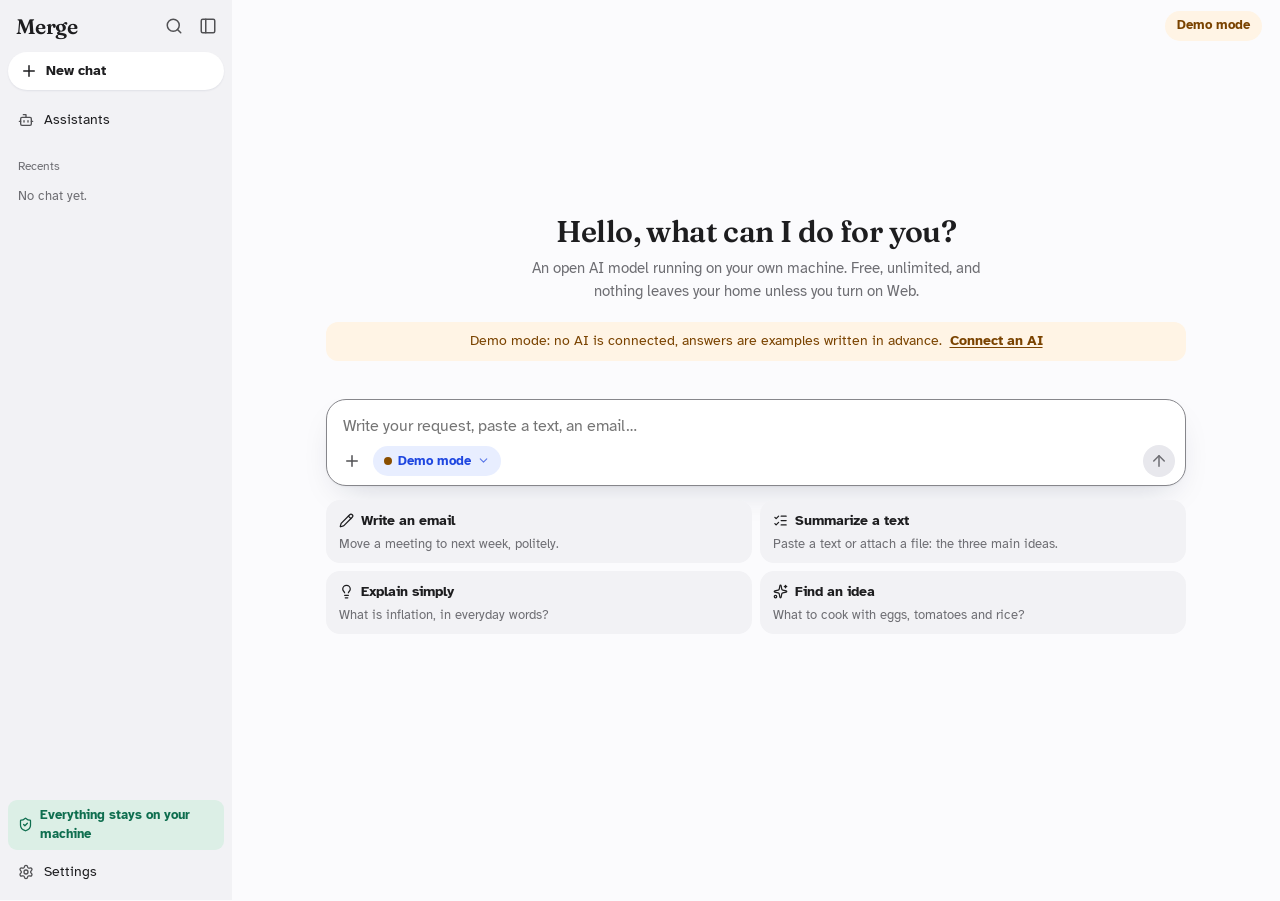
==== Moteur/index.html @ eee529d0 "Merge website and beta 0.1" ====
<!doctype html>
<html lang="en">
<head>
<meta charset="utf-8">
<meta name="viewport" content="width=device-width, initial-scale=1, viewport-fit=cover">
<title>Merge</title>
<meta name="description" content="Merge: open AI models on your own machine. Free, unlimited, and nothing leaves your home.">
<link rel="icon" type="image/png" sizes="32x32" href="marque/icone-m-32.png">
<link rel="icon" type="image/png" sizes="180x180" href="marque/icone-m-180.png">
<link rel="icon" href="marque/icone-m.svg" type="image/svg+xml">
<link rel="shortcut icon" href="marque/icone-m.ico">
<link rel="apple-touch-icon" href="marque/apple-touch-icon.png?v=202610221938">
<meta name="theme-color" content="#2C60F4">
<link rel="stylesheet" href="style.css">
</head>
<body>
<div class="app" id="app">

    <aside class="cote" id="cote" aria-label="Navigation">
    <div class="cote-haut">
      <button class="logo logo-mot" id="logo" title="Home" aria-label="Merge, new chat">Merge</button>
      <span class="cote-vide"></span>
      <button class="icone" id="bouton-chercher" title="Search chats" aria-label="Search chats"><svg><use href="#i-search"/></svg></button>
      <button class="icone" id="replier" title="Collapse sidebar" aria-label="Collapse sidebar"><svg><use href="#i-panel-left"/></svg></button>
    </div>

    <div class="ligne-nouvelle">
      <button class="nouvelle" id="nouvelle"><svg><use href="#i-plus"/></svg><span>New chat</span></button>
    </div>

    <div class="recherche-conv" id="recherche-conv" hidden>
      <svg><use href="#i-search"/></svg>
      <input id="champ-recherche" type="search" placeholder="Search chats…" aria-label="Search chats">
    </div>

    <nav class="nav" aria-label="Sections">
      <button class="nav-lien" data-vue="assistants"><svg><use href="#i-bot"/></svg><span>Assistants</span></button>
    </nav>

    <div class="recentes-titre">Recents</div>
    <div class="historique" id="historique"></div>

    <div class="cote-bas">
      <div class="badge-local" id="badge-local"><svg><use href="#i-shield-check"/></svg><span id="promesse">Everything stays on your machine</span></div>
      <button class="ligne-reglages" id="ouvrir-reglages"><svg><use href="#i-settings"/></svg><span>Settings</span></button>
    </div>
  </aside>
  <div class="voile" id="voile"></div>

    <main class="principal" id="principal">
    <header class="haut">
      <button class="icone seulement-mobile" id="ouvrir-cote" aria-label="Open menu"><svg><use href="#i-menu"/></svg></button>
      <button class="icone deplier" id="deplier" title="Expand sidebar" aria-label="Expand sidebar"><svg><use href="#i-panel-left"/></svg></button>
      <div class="titre-conv" id="titre-conv"></div>
      <span class="haut-vide"></span>
      <button class="pastille-demo" id="pastille-demo" hidden data-ouvre-reglages="modele">Demo mode</button>
    </header>

        <section class="vue vue-discussion" id="vue-discussion">
      <div class="fil" id="fil">
        <div class="accueil" id="accueil">
          <h1 id="accueil-titre">Hello, what can I do for you?</h1>
          <p class="accueil-sous" id="accueil-sous">An open AI model running on your own machine. Free, unlimited, and nothing leaves your home unless you turn on Web.</p>
        </div>
        <div class="bandeau bandeau-demo" id="bandeau-demo" hidden>
          Demo mode: no AI is connected, answers are examples written in advance.
          <button class="lien" data-ouvre-reglages="modele">Connect an AI</button>
        </div>
        <div class="bandeau bandeau-demo" id="bandeau-ancienne" role="status" hidden></div>
        <div class="bandeau bandeau-demo" id="bandeau-stockage" role="alert" hidden>Merge cannot save anymore: this browser's storage is full. Delete old chats, or download everything from Settings.</div>
        <div class="messages" id="messages"></div>
      </div>

      <div class="saisie-zone">
        <form class="saisie" id="formulaire" novalidate>
          <div class="pieces" id="pieces" hidden></div>
          <label class="visuellement-cache" for="texte">Your message</label>
          <textarea id="texte" rows="1" placeholder="Write your request, paste a text, an email…" autocomplete="off"></textarea>
          <div class="saisie-bas">
            <button type="button" class="pastille-rond" id="bouton-plus" title="Attach a document (PDF, Word, text)" aria-label="Attach a document (PDF, Word, text)"><svg><use href="#i-plus"/></svg></button>
            <button type="button" class="pastille bleue" id="pastille-modele" aria-haspopup="menu"><span class="point" id="point-etat" aria-hidden="true"></span><span id="nom-modele">Looking…</span><svg class="car"><use href="#i-chevron-down"/></svg></button>
            <button type="button" class="pastille" id="pastille-agent" hidden title="Stop using this assistant"><svg><use href="#i-bot"/></svg><span id="nom-agent"></span><svg class="car"><use href="#i-x"/></svg></button>
            <button type="button" class="pastille" id="pastille-reflexion" hidden aria-haspopup="menu"><svg><use href="#i-brain"/></svg><span id="nom-reflexion">Thinking: normal</span><svg class="car"><use href="#i-chevron-down"/></svg></button>
                        <button type="button" class="pastille" id="pastille-web" aria-pressed="false" aria-haspopup="menu" title="Search the web before answering"><svg><use href="#i-globe"/></svg><span id="nom-web">Web</span><svg class="car"><use href="#i-chevron-down"/></svg></button>
            <span class="saisie-vide"></span>
            <button type="submit" class="envoyer" id="envoyer" aria-label="Send" disabled><svg><use href="#i-arrow-up"/></svg></button>
            <button type="button" class="envoyer arreter" id="arreter" aria-label="Stop the answer" hidden><svg><use href="#i-stop"/></svg></button>
          </div>
          <input type="file" id="fichier" hidden multiple accept=".pdf,.docx,.txt,.md,.csv,.json,.html,.htm,.xml,.log,text/*,application/pdf">
        </form>
        <div class="cartes" id="cartes">
          <button class="carte" data-texte="Write an email to move a meeting to next week, politely."><span class="carte-titre"><svg><use href="#i-pencil"/></svg>Write an email</span><span class="carte-texte">Move a meeting to next week, politely.</span></button>
          <button class="carte" data-texte="Summarize this text in three points: " data-incomplet="1"><span class="carte-titre"><svg><use href="#i-list-checks"/></svg>Summarize a text</span><span class="carte-texte">Paste a text or attach a file: the three main ideas.</span></button>
          <button class="carte" data-texte="Explain inflation to me in simple words."><span class="carte-titre"><svg><use href="#i-lightbulb"/></svg>Explain simply</span><span class="carte-texte">What is inflation, in everyday words?</span></button>
          <button class="carte" data-texte="What can I cook with eggs, tomatoes and rice?"><span class="carte-titre"><svg><use href="#i-sparkles"/></svg>Find an idea</span><span class="carte-texte">What to cook with eggs, tomatoes and rice?</span></button>
        </div>
        <p class="mention" id="mention">Merge works offline and doesn't know recent news. AI can make mistakes: check important information.</p>
      </div>
    </section>

        <section class="vue vue-page" id="vue-assistants" hidden>
      <div class="page">
        <div class="page-haut">
          <div><h2>Assistants</h2><p class="page-sous">Not sure what to ask an AI? Each assistant is ready for one job, with an example to start from.</p></div>
        </div>
        <div class="grille" id="liste-assistants"></div>
      </div>
    </section>
  </main>
</div>

<div class="menu" id="menu" role="menu" hidden></div>
<div class="visuellement-cache" id="annonce" role="status" aria-live="polite"></div>

<dialog class="fenetre" id="reglages" aria-labelledby="titre-reglages">
  <form method="dialog" class="fenetre-corps" novalidate>
    <header class="fenetre-haut reglages-haut">
      <h2 id="titre-reglages">Settings</h2>
      <button class="icone" value="fermer" aria-label="Close"><svg><use href="#i-x"/></svg></button>
    </header>
    <div class="reglages-deux">
      <nav class="reglages-nav" id="reglages-nav" role="tablist" aria-orientation="vertical" aria-label="Settings sections">
        <button type="button" role="tab" id="onglet-general" aria-controls="rubrique-general" data-rubrique="general"><svg><use href="#i-settings"/></svg><span>General</span></button>
        <button type="button" role="tab" id="onglet-modele" aria-controls="rubrique-modele" data-rubrique="modele"><svg><use href="#i-cpu"/></svg><span>AI model</span></button>
        <button type="button" role="tab" id="onglet-reponses" aria-controls="rubrique-reponses" data-rubrique="reponses"><svg><use href="#i-message-square"/></svg><span>Answers</span></button>
        <button type="button" role="tab" id="onglet-donnees" aria-controls="rubrique-donnees" data-rubrique="donnees"><svg><use href="#i-lock"/></svg><span>Privacy &amp; data</span></button>
      </nav>

      <div class="reglages-contenu" id="reglages-contenu">

        <section class="rubrique" id="rubrique-general" role="tabpanel" aria-labelledby="onglet-general" tabindex="-1">
      <h3 class="rubrique-titre">General</h3>
      <p class="aide rubrique-intro">Appearance, and instructions the AI follows in every chat.</p>
      <section class="groupe">
        <h4 id="lab-theme">Appearance</h4>
        <div class="segments" role="radiogroup" aria-labelledby="lab-theme" data-reglage="theme">
          <button type="button" role="radio" data-valeur="auto">Automatic</button>
          <button type="button" role="radio" data-valeur="clair">Light</button>
          <button type="button" role="radio" data-valeur="sombre">Dark</button>
        </div>
      </section>
      <section class="groupe">
        <h4>Standing instructions</h4>
        <div class="champ">
          <label for="consigne" class="visuellement-cache">Standing instructions</label>
          <textarea id="consigne" rows="4" placeholder="For example: answer simply, and keep it short."></textarea>
          <p class="aide">The AI follows them in every chat.</p>
        </div>
      </section>
      <section class="groupe">
        <h4>About Merge</h4>
        <p class="aide" id="version-merge"></p>
        <div class="boutons" id="zone-mises-a-jour" hidden><button type="button" class="bouton-second" id="mises-a-jour"><svg><use href="#i-repeat"/></svg>Check for updates</button></div>
      </section>
    </section>

        <section class="rubrique" id="rubrique-modele" role="tabpanel" aria-labelledby="onglet-modele" tabindex="-1" hidden>
      <h3 class="rubrique-titre">AI model</h3>
      <p class="aide rubrique-intro">Merge doesn't run the AI itself: it connects to the program that runs it on this device.</p>
      <section class="groupe">
        <p class="etat" id="etat-moteur">Looking for an AI program on this machine…</p>
        <div class="champ">
          <label for="choix-moteur">Program running the AI</label>
          <select id="choix-moteur">
            <option value="auto">Find automatically</option>
            <option value="ollama">Ollama</option>
            <option value="lmstudio">LM Studio</option>
            <option value="llamacpp">llama.cpp</option>
            <option value="jan">Jan</option>
            <option value="autre">Other address</option>
            <option value="demo">Demo mode (no AI)</option>
          </select>
        </div>
        <div class="champ" id="champ-adresse" hidden>
          <label for="adresse">Program address</label>
          <input id="adresse" type="text" inputmode="url" placeholder="http://localhost:8080" spellcheck="false">
          <p class="aide">The address of the program running the AI. If it is another computer, your messages are sent there.</p>
        </div>
        <button type="button" class="bouton-second" id="rechercher"><svg><use href="#i-repeat"/></svg>Look again</button>
      </section>
      <section class="groupe" id="groupe-modele">
        <h4>Model</h4>
        <div class="champ">
          <label for="choix-modele">Model used in new chats</label>
          <select id="choix-modele"></select>
          <p class="aide" id="modele-capacites"></p>
        </div>
        <p class="aide">A smaller model answers faster; a bigger one usually answers better. Merge installs its own AI; with Ollama, LM Studio or Jan, models are downloaded in that program.</p>
      </section>
      <section class="groupe" id="groupe-ia-installee" hidden>
        <h4 class="sous-titre">The AI installed on this device</h4>
        <p class="etat" id="ia-installee-texte" aria-live="polite"></p>
        <div class="boutons"><button type="button" class="bouton-danger" id="ia-supprimer">Delete this AI</button><button type="button" class="bouton-second" id="ia-installer">Install another AI</button></div>
        <p class="aide">Deleting frees the space it takes. Your chats are kept.</p>
      </section>
    </section>

        <section class="rubrique" id="rubrique-reponses" role="tabpanel" aria-labelledby="onglet-reponses" tabindex="-1" hidden>
      <h3 class="rubrique-titre">Answers</h3>
      <p class="aide rubrique-intro">How the AI answers. Merge sends these settings with every message. Ollama, LM Studio and llama.cpp document them; Jan doesn't, so it may ignore some. Thinking settings only apply to models that think.</p>
      <section class="groupe">
        <span class="etiquette" id="lab-vitesse">Speed</span>
        <div class="segments" role="radiogroup" aria-labelledby="lab-vitesse" data-reglage="vitesse">
          <button type="button" role="radio" data-valeur="rapide">Faster</button>
          <button type="button" role="radio" data-valeur="equilibre">Balanced</button>
          <button type="button" role="radio" data-valeur="qualite">Best quality</button>
        </div>
        <p class="note-vitesse" id="note-vitesse"></p>
        <p class="aide">Speed sets the three settings below at once (you can still change them one by one). The model itself makes the biggest difference: a smaller model answers much faster (see “AI model”).</p>
      </section>
      <section class="groupe">
        <div class="champ">
          <span class="etiquette" id="lab-longueur">Answer length</span>
          <div class="segments" role="radiogroup" aria-labelledby="lab-longueur" data-reglage="longueur">
            <button type="button" role="radio" data-valeur="courte">Short</button>
            <button type="button" role="radio" data-valeur="normale">Normal</button>
            <button type="button" role="radio" data-valeur="longue">Long</button>
          </div>
          <p class="aide">Merge asks the AI for a short or detailed answer, and sets a maximum length.</p>
        </div>
        <div class="champ">
          <span class="etiquette" id="lab-memoire">What the AI remembers</span>
          <div class="segments" role="radiogroup" aria-labelledby="lab-memoire" data-reglage="memoire">
            <button type="button" role="radio" data-valeur="10">Last 10 messages</button>
            <button type="button" role="radio" data-valeur="30">Last 30</button>
            <button type="button" role="radio" data-valeur="tout">Whole chat</button>
          </div>
          <p class="aide">Remembering less means faster answers on a small machine.</p>
        </div>
        <div class="champ" id="champ-reflexion">
          <span class="etiquette" id="lab-reflexion">How long the AI thinks</span>
          <div class="segments" role="radiogroup" aria-labelledby="lab-reflexion" data-reglage="reflexion">
            <button type="button" role="radio" data-valeur="aucune">No thinking</button>
            <button type="button" role="radio" data-valeur="rapide">Quick</button>
            <button type="button" role="radio" data-valeur="normale">Normal</button>
            <button type="button" role="radio" data-valeur="approfondie">Deep</button>
          </div>
          <p class="aide" id="note-reflexion"></p>
        </div>
      </section>
      <section class="groupe">
        <div class="champ">
          <span class="etiquette" id="lab-creativite">Answer style</span>
          <div class="segments" role="radiogroup" aria-labelledby="lab-creativite" data-reglage="creativite">
            <button type="button" role="radio" data-valeur="precis">Precise</button>
            <button type="button" role="radio" data-valeur="equilibre">Balanced</button>
            <button type="button" role="radio" data-valeur="creatif">Creative</button>
          </div>
          <p class="aide">Precise for facts and figures, creative for stories and ideas.</p>
        </div>
        <label class="interrupteur"><input type="checkbox" id="montrer-reflexion"><span>Show the thinking of models that think before answering</span></label>
      </section>
      <section class="groupe">
        <h4>Settings Merge sends to the AI</h4>
        <div class="resume-envoi" id="resume-envoi"></div>
      </section>
    </section>

        <section class="rubrique" id="rubrique-donnees" role="tabpanel" aria-labelledby="onglet-donnees" tabindex="-1" hidden>
      <h3 class="rubrique-titre">Privacy &amp; data</h3>
      <section class="groupe">
        <h4>What leaves this device</h4>
        <p class="aide" id="journal-resume">Nothing recorded yet.</p>
        <p class="aide">A simple log of the connections made by this chat window, and of the AI downloads the installer notes here: what stayed on this device, and what went on the internet.</p>
        <button type="button" class="bouton-second" id="ouvrir-journal"><svg><use href="#i-shield-check"/></svg>Open the log…</button>
      </section>
      <section class="groupe">
        <h4>Web search</h4>
        <p class="aide">Your AI never goes on the internet by itself. When you turn on “Web”, Merge first turns your question into a few search words, sends only those words to the sources you choose in the “Web” menu: Wikipedia, the GDELT news database (recent headlines), PubMed and OpenAlex (scientific articles). It gives the results to your AI, with their links. Your chat and your files stay on this Mac. Each search is listed in the log above.</p>
        <label class="interrupteur"><input type="checkbox" id="accord-internet"><span>I agree that search words are sent to these sources when “Web” is on</span></label>
      </section>
      <section class="groupe">
        <h4>My data</h4>
        <p class="aide">Your chats are saved only in this app, on this machine.</p>
        <div class="boutons">
          <button type="button" class="bouton-second" id="exporter-tout"><svg><use href="#i-download"/></svg>Download everything</button>
          <button type="button" class="bouton-danger" id="tout-effacer"><svg><use href="#i-trash-2"/></svg>Delete all chats</button>
        </div>
      </section>
    </section>

      </div>
    </div>
  </form>
</dialog>

<dialog class="fenetre petite" id="fenetre-accord" aria-labelledby="titre-accord">
  <form method="dialog" class="fenetre-corps">
    <header class="fenetre-haut"><h2 id="titre-accord">Allow web search?</h2></header>
    <p>To answer with recent information, Merge searches the web for your AI, then gives it the results to read.</p>
    <p><strong>Only a few search words leave this Mac</strong>: Merge first turns your question into search words, and sends them to <span id="accord-service">Wikipedia</span>. Your chat and your files stay here.</p>
    <p class="aide">Like any website, these services see the search words and your internet address. You can turn “Web” off at any time, and withdraw this agreement in Settings › Privacy &amp; data.</p>
    <div class="fenetre-pied"><span class="saisie-vide"></span><button class="bouton-second" value="non">No thanks</button><button class="bouton-plein" value="oui">Allow</button></div>
  </form>
</dialog>

<dialog class="fenetre grande" id="journal" aria-labelledby="titre-journal">
  <form method="dialog" class="fenetre-corps" novalidate>
    <header class="fenetre-haut">
      <h2 id="titre-journal">What leaves this device</h2>
      <button class="icone" value="fermer" aria-label="Close"><svg><use href="#i-x"/></svg></button>
    </header>
    <p>Every connection made by this chat window is written here, as it happens, and each AI download the installer notes (on a PC; on Mac and iPhone, downloads are not listed here yet). Green: it stayed on this device. Blue: it went to a computer in your home. Orange: it went on the internet, and the line shows where. Links you open yourself go through your browser, not Merge.</p>
    <ul class="journal-totaux" id="journal-totaux"></ul>
    <div class="journal-barre">
      <label class="champ-ligne">Show <select id="journal-filtre"><option value="tout">everything</option><option value="dehors">only what left this device</option></select></label>
    </div>
    <ul class="journal-liste" id="journal-liste" aria-live="polite"></ul>
    <section class="groupe">
      <h3>How long to keep it</h3>
      <p class="aide">The log stays only in this browser, on this device. It belongs to you; Merge never sends it anywhere.</p>
      <div class="journal-barre">
        <label class="champ-ligne">Keep for <select id="journal-duree"><option value="1">1 day</option><option value="7">7 days</option><option value="30">30 days</option><option value="365">1 year</option></select></label>
        <label class="champ-ligne">Up to <select id="journal-volume"><option value="100">100 KB</option><option value="500">500 KB</option><option value="1000">1 MB</option></select></label>
      </div>
      <p class="aide" id="journal-place"></p>
      <div class="boutons">
        <button type="button" class="bouton-second" id="journal-telecharger"><svg><use href="#i-download"/></svg>Download the full details</button>
        <button type="button" class="bouton-danger" id="journal-effacer">Clear the log</button>
      </div>
    </section>
  </form>
</dialog>

<dialog class="fenetre petite" id="fenetre-renommer" aria-labelledby="titre-renommer">
  <form class="fenetre-corps" id="form-renommer" novalidate>
    <header class="fenetre-haut"><h2 id="titre-renommer">Rename chat</h2></header>
    <div class="champ"><label class="visuellement-cache" for="nouveau-titre">New name</label><input id="nouveau-titre" maxlength="80"></div>
    <div class="fenetre-pied"><span class="saisie-vide"></span><button type="button" class="bouton-second" data-fermer>Cancel</button><button type="submit" class="bouton-plein">Rename</button></div>
  </form>
</dialog>

<svg class="sprite" aria-hidden="true">
  <symbol id="i-search" viewBox="0 0 24 24"><path d="m21 21-4.34-4.34" /> <circle cx="11" cy="11" r="8" /></symbol>
  <symbol id="i-panel-left" viewBox="0 0 24 24"><rect width="18" height="18" x="3" y="3" rx="2" /> <path d="M9 3v18" /></symbol>
  <symbol id="i-bot" viewBox="0 0 24 24"><path d="M12 8V4H8" /> <rect width="16" height="12" x="4" y="8" rx="2" /> <path d="M2 14h2" /> <path d="M20 14h2" /> <path d="M15 13v2" /> <path d="M9 13v2" /></symbol>
  <symbol id="i-shield-check" viewBox="0 0 24 24"><path d="M20 13c0 5-3.5 7.5-7.66 8.95a1 1 0 0 1-.67-.01C7.5 20.5 4 18 4 13V6a1 1 0 0 1 1-1c2 0 4.5-1.2 6.24-2.72a1.17 1.17 0 0 1 1.52 0C14.51 3.81 17 5 19 5a1 1 0 0 1 1 1z" /> <path d="m9 12 2 2 4-4" /></symbol>
  <symbol id="i-settings" viewBox="0 0 24 24"><path d="M9.671 4.136a2.34 2.34 0 0 1 4.659 0 2.34 2.34 0 0 0 3.319 1.915 2.34 2.34 0 0 1 2.33 4.033 2.34 2.34 0 0 0 0 3.831 2.34 2.34 0 0 1-2.33 4.033 2.34 2.34 0 0 0-3.319 1.915 2.34 2.34 0 0 1-4.659 0 2.34 2.34 0 0 0-3.32-1.915 2.34 2.34 0 0 1-2.33-4.033 2.34 2.34 0 0 0 0-3.831A2.34 2.34 0 0 1 6.35 6.051a2.34 2.34 0 0 0 3.319-1.915" /> <circle cx="12" cy="12" r="3" /></symbol>
  <symbol id="i-menu" viewBox="0 0 24 24"><path d="M4 5h16" /> <path d="M4 12h16" /> <path d="M4 19h16" /></symbol>
  <symbol id="i-globe" viewBox="0 0 24 24"><circle cx="12" cy="12" r="10" /> <path d="M12 2a14.5 14.5 0 0 0 0 20 14.5 14.5 0 0 0 0-20" /> <path d="M2 12h20" /></symbol>
  <symbol id="i-brain" viewBox="0 0 24 24"><path d="M12 18V5" /> <path d="M15 13a4.17 4.17 0 0 1-3-4 4.17 4.17 0 0 1-3 4" /> <path d="M17.598 6.5A3 3 0 1 0 12 5a3 3 0 1 0-5.598 1.5" /> <path d="M17.997 5.125a4 4 0 0 1 2.526 5.77" /> <path d="M18 18a4 4 0 0 0 2-7.464" /> <path d="M19.967 17.483A4 4 0 1 1 12 18a4 4 0 1 1-7.967-.517" /> <path d="M6 18a4 4 0 0 1-2-7.464" /> <path d="M6.003 5.125a4 4 0 0 0-2.526 5.77" /></symbol>
  <symbol id="i-pencil" viewBox="0 0 24 24"><path d="M21.174 6.812a1 1 0 0 0-3.986-3.987L3.842 16.174a2 2 0 0 0-.5.83l-1.321 4.352a.5.5 0 0 0 .623.622l4.353-1.32a2 2 0 0 0 .83-.497z" /> <path d="m15 5 4 4" /></symbol>
  <symbol id="i-list-checks" viewBox="0 0 24 24"><path d="M13 5h8" /> <path d="M13 12h8" /> <path d="M13 19h8" /> <path d="m3 17 2 2 4-4" /> <path d="m3 7 2 2 4-4" /></symbol>
  <symbol id="i-lightbulb" viewBox="0 0 24 24"><path d="M15 14c.2-1 .7-1.7 1.5-2.5 1-.9 1.5-2.2 1.5-3.5A6 6 0 0 0 6 8c0 1 .2 2.2 1.5 3.5.7.7 1.3 1.5 1.5 2.5" /> <path d="M9 18h6" /> <path d="M10 22h4" /></symbol>
  <symbol id="i-sparkles" viewBox="0 0 24 24"><path d="M11.017 2.814a1 1 0 0 1 1.966 0l1.051 5.558a2 2 0 0 0 1.594 1.594l5.558 1.051a1 1 0 0 1 0 1.966l-5.558 1.051a2 2 0 0 0-1.594 1.594l-1.051 5.558a1 1 0 0 1-1.966 0l-1.051-5.558a2 2 0 0 0-1.594-1.594l-5.558-1.051a1 1 0 0 1 0-1.966l5.558-1.051a2 2 0 0 0 1.594-1.594z" /> <path d="M20 2v4" /> <path d="M22 4h-4" /> <circle cx="4" cy="20" r="2" /></symbol>
  <symbol id="i-x" viewBox="0 0 24 24"><path d="M18 6 6 18" /> <path d="m6 6 12 12" /></symbol>
  <symbol id="i-download" viewBox="0 0 24 24"><path d="M12 15V3" /> <path d="M21 15v4a2 2 0 0 1-2 2H5a2 2 0 0 1-2-2v-4" /> <path d="m7 10 5 5 5-5" /></symbol>
  <symbol id="i-trash-2" viewBox="0 0 24 24"><path d="M10 11v6" /> <path d="M14 11v6" /> <path d="M19 6v14a2 2 0 0 1-2 2H7a2 2 0 0 1-2-2V6" /> <path d="M3 6h18" /> <path d="M8 6V4a2 2 0 0 1 2-2h4a2 2 0 0 1 2 2v2" /></symbol>
  <symbol id="i-info" viewBox="0 0 24 24"><circle cx="12" cy="12" r="10" /> <path d="M12 16v-4" /> <path d="M12 8h.01" /></symbol>
  <symbol id="i-copy" viewBox="0 0 24 24"><rect width="14" height="14" x="8" y="8" rx="2" ry="2" /> <path d="M4 16c-1.1 0-2-.9-2-2V4c0-1.1.9-2 2-2h10c1.1 0 2 .9 2 2" /></symbol>
  <symbol id="i-ellipsis" viewBox="0 0 24 24"><circle cx="12" cy="12" r="1" /> <circle cx="19" cy="12" r="1" /> <circle cx="5" cy="12" r="1" /></symbol>
  <symbol id="i-paperclip" viewBox="0 0 24 24"><path d="m16 6-8.414 8.586a2 2 0 0 0 2.829 2.829l8.414-8.586a4 4 0 1 0-5.657-5.657l-8.379 8.551a6 6 0 1 0 8.485 8.485l8.379-8.551" /></symbol>
  <symbol id="i-file-text" viewBox="0 0 24 24"><path d="M6 22a2 2 0 0 1-2-2V4a2 2 0 0 1 2-2h8a2.4 2.4 0 0 1 1.704.706l3.588 3.588A2.4 2.4 0 0 1 20 8v12a2 2 0 0 1-2 2z" /> <path d="M14 2v5a1 1 0 0 0 1 1h5" /> <path d="M10 9H8" /> <path d="M16 13H8" /> <path d="M16 17H8" /></symbol>
  <symbol id="i-repeat" viewBox="0 0 24 24"><path d="m17 2 4 4-4 4" /> <path d="M3 11v-1a4 4 0 0 1 4-4h14" /> <path d="m7 22-4-4 4-4" /> <path d="M21 13v1a4 4 0 0 1-4 4H3" /></symbol>
  <symbol id="i-users" viewBox="0 0 24 24"><path d="M16 21v-2a4 4 0 0 0-4-4H6a4 4 0 0 0-4 4v2" /> <path d="M16 3.128a4 4 0 0 1 0 7.744" /> <path d="M22 21v-2a4 4 0 0 0-3-3.87" /> <circle cx="9" cy="7" r="4" /></symbol>
  <symbol id="i-lock" viewBox="0 0 24 24"><rect width="18" height="11" x="3" y="11" rx="2" ry="2" /> <path d="M7 11V7a5 5 0 0 1 10 0v4" /></symbol>
  <symbol id="i-message-square" viewBox="0 0 24 24"><path d="M22 17a2 2 0 0 1-2 2H6.828a2 2 0 0 0-1.414.586l-2.202 2.202A.71.71 0 0 1 2 21.286V5a2 2 0 0 1 2-2h16a2 2 0 0 1 2 2z" /></symbol>
  <symbol id="i-plus" viewBox="0 0 24 24"><path d="M5 12h14"/><path d="M12 5v14"/></symbol>
  <symbol id="i-chevron-down" viewBox="0 0 24 24"><path d="m6 9 6 6 6-6"/></symbol>
  <symbol id="i-arrow-up" viewBox="0 0 24 24"><path d="m5 12 7-7 7 7"/><path d="M12 19V5"/></symbol>
  <symbol id="i-stop" viewBox="0 0 24 24"><rect x="7" y="7" width="10" height="10" rx="1.5" fill="currentColor" stroke="none"/></symbol>
  <symbol id="i-check" viewBox="0 0 24 24"><path d="M20 6 9 17l-5-5"/></symbol>
  <symbol id="i-cpu" viewBox="0 0 24 24"><rect width="16" height="16" x="4" y="4" rx="2"/><rect width="6" height="6" x="9" y="9" rx="1"/><path d="M15 2v2"/><path d="M15 20v2"/><path d="M2 15h2"/><path d="M2 9h2"/><path d="M20 15h2"/><path d="M20 9h2"/><path d="M9 2v2"/><path d="M9 20v2"/></symbol>
  <symbol id="i-clock" viewBox="0 0 24 24"><circle cx="12" cy="12" r="10" /> <path d="M12 6v6l4 2" /></symbol>
  <symbol id="i-star" viewBox="0 0 24 24"><path d="M11.525 2.295a.53.53 0 0 1 .95 0l2.31 4.679a2.123 2.123 0 0 0 1.595 1.16l5.166.756a.53.53 0 0 1 .294.904l-3.736 3.638a2.123 2.123 0 0 0-.611 1.878l.882 5.14a.53.53 0 0 1-.771.56l-4.618-2.428a2.122 2.122 0 0 0-1.973 0L6.396 21.01a.53.53 0 0 1-.77-.56l.881-5.139a2.122 2.122 0 0 0-.611-1.879L2.16 9.795a.53.53 0 0 1 .294-.906l5.165-.755a2.122 2.122 0 0 0 1.597-1.16z" /></symbol>
  <symbol id="i-mic" viewBox="0 0 24 24"><path d="M12 19v3" /> <path d="M19 10v2a7 7 0 0 1-14 0v-2" /> <rect x="9" y="2" width="6" height="13" rx="3" /></symbol>
</svg>

<script src="journal.js"></script>
<script src="lecteur.js"></script>
<script src="iainstallee.js"></script>
<script src="app.js"></script>
</body>
</html>
---- Moteur/style.css ----
@font-face { font-family: Fraunces; font-style: normal; font-weight: 100 900; font-display: swap; src: url(polices/fraunces-latin-wght-normal.woff2) format("woff2"); unicode-range: U+0000-00FF, U+0131, U+0152-0153, U+02BB-02BC, U+02C6, U+02DA, U+02DC, U+0304, U+0308, U+0329, U+2000-206F, U+20AC, U+2122, U+2191, U+2193, U+2212, U+2215, U+FEFF, U+FFFD; }
@font-face { font-family: Fraunces; font-style: normal; font-weight: 100 900; font-display: swap; src: url(polices/fraunces-latin-ext-wght-normal.woff2) format("woff2"); unicode-range: U+0100-02BA, U+02BD-02C5, U+02C7-02CC, U+02CE-02D7, U+02DD-02FF, U+0304, U+0308, U+0329, U+1D00-1DBF, U+1E00-1E9F, U+1EF2-1EFF, U+2020, U+20A0-20AB, U+20AD-20C0, U+2113, U+2C60-2C7F, U+A720-A7FF; }
@font-face { font-family: "Atkinson Hyperlegible"; font-style: normal; font-weight: 400; font-display: swap; src: url(polices/atkinson-hyperlegible-latin-400-normal.woff2) format("woff2"); unicode-range: U+0000-00FF, U+0131, U+0152-0153, U+02BB-02BC, U+02C6, U+02DA, U+02DC, U+0304, U+0308, U+0329, U+2000-206F, U+20AC, U+2122, U+2191, U+2193, U+2212, U+2215, U+FEFF, U+FFFD; }
@font-face { font-family: "Atkinson Hyperlegible"; font-style: normal; font-weight: 400; font-display: swap; src: url(polices/atkinson-hyperlegible-latin-ext-400-normal.woff2) format("woff2"); unicode-range: U+0100-02BA, U+02BD-02C5, U+02C7-02CC, U+02CE-02D7, U+02DD-02FF, U+0304, U+0308, U+0329, U+1D00-1DBF, U+1E00-1E9F, U+1EF2-1EFF, U+2020, U+20A0-20AB, U+20AD-20C0, U+2113, U+2C60-2C7F, U+A720-A7FF; }
@font-face { font-family: "Atkinson Hyperlegible"; font-style: normal; font-weight: 700; font-display: swap; src: url(polices/atkinson-hyperlegible-latin-700-normal.woff2) format("woff2"); unicode-range: U+0000-00FF, U+0131, U+0152-0153, U+02BB-02BC, U+02C6, U+02DA, U+02DC, U+0304, U+0308, U+0329, U+2000-206F, U+20AC, U+2122, U+2191, U+2193, U+2212, U+2215, U+FEFF, U+FFFD; }
@font-face { font-family: "Atkinson Hyperlegible"; font-style: italic; font-weight: 400; font-display: swap; src: url(polices/atkinson-hyperlegible-latin-400-italic.woff2) format("woff2"); unicode-range: U+0000-00FF, U+0131, U+0152-0153, U+02BB-02BC, U+02C6, U+02DA, U+02DC, U+0304, U+0308, U+0329, U+2000-206F, U+20AC, U+2122, U+2191, U+2193, U+2212, U+2215, U+FEFF, U+FFFD; }

:root {
  --page: #f5f5f2;
  --surface: #fdfdfb;
  --surface-2: #efeeea;
  --tile: #ecebe7;
  --tile-2: #e3e2dd;
  --line: #dedcd6;
  --line-strong: #878b96;
  --ink: #0f1b3d;
  --ink-2: #44506e;
  --muted: #5e6886;
  --brand: #2c60f4;
  --brand-hover: #1f4bd8;
  --brand-text: #1f47e0;
  --brand-soft: #e8eeff;
  --pieuvre: #2c60f4;
  --on-brand: #ffffff;
  --ok: #0e6e4f;
  --ok-soft: #dcefe6;
  --warn: #8a4f00;
  --demo: #fff4e5;
  --demo-ink: #7a4300;
  --danger: #c62f27;
  --ombre-saisie: 0 1px 2px rgba(15, 27, 61, .04), 0 14px 36px -16px rgba(15, 27, 61, .22);
  --ombre: 0 12px 32px rgba(15, 27, 61, .18);
  --texte: "Atkinson Hyperlegible", ui-sans-serif, system-ui, -apple-system, "Segoe UI", sans-serif;
  --titre: Fraunces, Georgia, "Times New Roman", serif;
  --mono: ui-monospace, SFMono-Regular, Menlo, Consolas, monospace;
  color-scheme: light;
}
@media (prefers-color-scheme: dark) {
  :root:not([data-theme="clair"]) {
    --page: #18191d; --surface: #232529; --surface-2: #2b2d33; --tile: #202227; --tile-2: #292b31; --line: #34363d; --line-strong: #5d616c;
    --ink: #ececee; --ink-2: #c6c8ce; --muted: #9b9ea8; --brand-hover: #4c78ff; --brand-text: #8ea6ff; --brand-soft: #23304f; --pieuvre: #f6f7fb;
    --ok: #3cc48d; --ok-soft: #1d3a2f; --warn: #f2b347; --demo: #3a2a12; --demo-ink: #f6c27a; --danger: #ff7a6e;
    --ombre-saisie: 0 1px 2px rgba(0, 0, 0, .3), 0 14px 36px -16px rgba(0, 0, 0, .6); --ombre: 0 12px 32px rgba(0, 0, 0, .5); color-scheme: dark;
  }
}
:root[data-theme="sombre"] {
  --page: #18191d; --surface: #232529; --surface-2: #2b2d33; --tile: #202227; --tile-2: #292b31; --line: #34363d; --line-strong: #5d616c;
  --ink: #ececee; --ink-2: #c6c8ce; --muted: #9b9ea8; --brand-hover: #4c78ff; --brand-text: #8ea6ff; --brand-soft: #23304f; --pieuvre: #f6f7fb;
  --ok: #3cc48d; --ok-soft: #1d3a2f; --warn: #f2b347; --demo: #3a2a12; --demo-ink: #f6c27a; --danger: #ff7a6e;
  --ombre-saisie: 0 1px 2px rgba(0, 0, 0, .3), 0 14px 36px -16px rgba(0, 0, 0, .6); --ombre: 0 12px 32px rgba(0, 0, 0, .5); color-scheme: dark;
}

* { box-sizing: border-box; }
html, body { height: 100%; overflow: hidden; overscroll-behavior: none; }
body { margin: 0; background: var(--page); color: var(--ink); font: 15.5px/1.55 var(--texte); -webkit-font-smoothing: antialiased; }
button, input, select, textarea { font: inherit; color: inherit; }
button { cursor: pointer; }
svg { width: 18px; height: 18px; fill: none; stroke: currentColor; stroke-width: 2; stroke-linecap: round; stroke-linejoin: round; flex: none; }
svg.pieuvre, .accueil-pieuvre { stroke: none; fill: var(--pieuvre); color: var(--pieuvre); }
.sprite { position: absolute; width: 0; height: 0; overflow: hidden; }
:focus-visible { outline: 2px solid var(--brand); outline-offset: 2px; }
.visuellement-cache { position: absolute; width: 1px; height: 1px; overflow: hidden; clip: rect(0 0 0 0); white-space: nowrap; }
[hidden] { display: none !important; }

.app { display: grid; grid-template-columns: 232px minmax(0, 1fr); height: 100vh; height: 100dvh;
  padding: env(safe-area-inset-top) env(safe-area-inset-right) env(safe-area-inset-bottom) env(safe-area-inset-left); }
.app.replie { grid-template-columns: minmax(0, 1fr); }
.app.replie .cote { display: none; }
.principal { display: flex; flex-direction: column; min-width: 0; min-height: 0; }
.vue { flex: 1; min-height: 0; display: flex; flex-direction: column; }

.cote { display: flex; flex-direction: column; gap: 4px; padding: 10px 8px; background: var(--tile); min-height: 0; }
.cote-haut { display: flex; align-items: center; gap: 2px; padding: 0 0 6px 2px; }
.cote-vide, .haut-vide, .saisie-vide { flex: 1; }
.logo { display: grid; place-items: center; width: 32px; height: 32px; border: 0; background: none; border-radius: 8px; padding: 0; }
.logo svg { width: 22px; height: 22px; }
.icone { display: inline-grid; place-items: center; width: 32px; height: 32px; border: 0; border-radius: 8px; background: none; color: var(--ink-2); }
.icone:hover { background: var(--tile-2); color: var(--ink); }
.ligne-nouvelle { display: flex; gap: 6px; margin-bottom: 8px; }
.nouvelle { flex: 1; display: flex; align-items: center; gap: 8px; padding: 8px 12px; border: 0; border-radius: 999px; background: var(--surface); box-shadow: 0 1px 2px rgba(15, 27, 61, .08); font-weight: 600; font-size: 14px; }
.nouvelle:hover, .privee:hover { background: var(--page); }
.privee { display: grid; place-items: center; width: 38px; border: 0; border-radius: 12px; background: var(--surface); box-shadow: 0 1px 2px rgba(15, 27, 61, .08); }
.privee[aria-pressed="true"] { background: var(--ink); color: var(--page); }
.recherche-conv { display: flex; align-items: center; gap: 8px; padding: 0 10px; margin-bottom: 6px; border-radius: 10px; background: var(--surface); }
.recherche-conv svg { color: var(--muted); width: 16px; height: 16px; }
.recherche-conv input { flex: 1; border: 0; background: none; padding: 8px 0; outline: 0; font-size: 14px; }
.nav { display: flex; flex-direction: column; gap: 1px; margin-bottom: 10px; }
.nav-lien, .ligne-reglages { display: flex; align-items: center; gap: 10px; width: 100%; border: 0; background: none; padding: 7px 10px; border-radius: 9px; color: var(--ink); font-size: 14px; text-align: left; }
.nav-lien svg, .ligne-reglages svg { width: 16px; height: 16px; color: var(--ink-2); }
.nav-lien:hover, .ligne-reglages:hover, .nav-lien.active { background: var(--tile-2); }
.recentes-titre, .historique-titre { font-size: 12px; color: var(--muted); padding: 6px 10px 4px; }
.historique { flex: 1; overflow-y: auto; display: flex; flex-direction: column; gap: 1px; margin: 0 -4px; padding: 0 4px; min-height: 0; }
.historique-vide { font-size: 13px; color: var(--muted); padding: 2px 10px; }
.conv { display: flex; align-items: center; border-radius: 9px; }
.conv:hover, .conv.active { background: var(--tile-2); }
.conv-ouvrir { flex: 1; min-width: 0; display: flex; align-items: center; gap: 6px; text-align: left; border: 0; background: none; padding: 7px 10px; font-size: 14px; color: var(--ink-2); }
.conv-ouvrir span { white-space: nowrap; overflow: hidden; text-overflow: ellipsis; }
.conv-ouvrir svg { width: 13px; height: 13px; color: var(--muted); }
.conv.active .conv-ouvrir { color: var(--ink); }
.conv-menu { border: 0; background: none; padding: 5px; margin-right: 3px; border-radius: 7px; color: var(--muted); opacity: 0; display: grid; place-items: center; }
.conv-menu svg { width: 16px; height: 16px; }
.conv:hover .conv-menu, .conv.active .conv-menu, .conv-menu:focus-visible, .conv-menu[aria-expanded="true"] { opacity: 1; }
.conv-menu:hover { background: var(--tile); color: var(--ink); }
@media (hover: none) { .conv-menu { opacity: 1; } }
.cote-bas { display: flex; flex-direction: column; gap: 4px; padding-top: 8px; }
.badge-local { display: flex; align-items: center; gap: 7px; padding: 6px 10px; border-radius: 9px; background: var(--ok-soft); color: var(--ok); font-size: 12.5px; font-weight: 550; }
.badge-local svg { width: 15px; height: 15px; }
.badge-local.distant { background: var(--brand-soft); color: var(--brand-text); }

.haut { display: flex; align-items: center; gap: 8px; padding: 10px 18px; min-height: 52px; }
.deplier { display: none; }
.app.replie .deplier { display: inline-grid; }
.titre-conv { font-size: 14.5px; font-weight: 600; color: var(--ink-2); white-space: nowrap; overflow: hidden; text-overflow: ellipsis; }
.pastille-demo { white-space: nowrap; flex: none; border: 0; border-radius: 999px; padding: 5px 12px; background: var(--demo); color: var(--demo-ink); font-size: 12.5px; font-weight: 600; }

.fil { flex: 1; overflow-y: auto; padding: 0 20px 24px; }
.accueil { display: flex; flex-direction: column; align-items: center; justify-content: flex-end; text-align: center; min-height: 30vh; padding-bottom: 20px; }
.accueil-pieuvre { width: 44px; height: 44px; margin-bottom: 16px; }
.accueil h1 { margin: 0 0 8px; font-family: var(--titre); font-size: 30px; line-height: 1.15; letter-spacing: -.02em; font-weight: 600; }
.accueil-sous { margin: 0; color: var(--muted); font-size: 14.5px; max-width: 46ch; }
.app.discussion .accueil { display: none; }
.bandeau { max-width: 860px; margin: 0 auto 14px; display: flex; flex-wrap: wrap; align-items: center; justify-content: center; gap: 6px 8px; padding: 9px 14px; border-radius: 12px; font-size: 13.5px; text-align: center; }
.bandeau svg { width: 16px; height: 16px; }
.bandeau-demo { background: var(--demo); color: var(--demo-ink); }
.bandeau-prive { background: var(--ink); color: var(--page); }
.lien, .lien-discret { border: 0; background: none; padding: 0; color: inherit; font-weight: 650; text-decoration: underline; text-underline-offset: 2px; }
.lien-discret { font-weight: 500; color: var(--muted); text-decoration: none; }
.lien-discret:hover { color: var(--ink); text-decoration: underline; }
.messages { max-width: 860px; margin: 0 auto; display: flex; flex-direction: column; gap: 22px; }

.msg-user { align-self: flex-end; max-width: 82%; display: flex; flex-direction: column; align-items: flex-end; gap: 6px; }
.msg-user .bulle { background: var(--tile); padding: 10px 16px; border-radius: 20px; white-space: pre-wrap; overflow-wrap: anywhere; }
.msg-user .pieces-msg { display: flex; flex-wrap: wrap; gap: 6px; justify-content: flex-end; }
.msg-user .actions { opacity: 0; }
.msg-user:hover .actions, .msg-user:focus-within .actions { opacity: 1; }
@media (hover: none) { .msg-user .actions { opacity: 1; } }
.msg-ia { overflow-wrap: anywhere; }
.msg-ia .corps > :first-child { margin-top: 0; }
.msg-ia .corps > :last-child { margin-bottom: 0; }
.msg-ia p { margin: 0 0 12px; }
.msg-ia h3, .msg-ia h4 { margin: 18px 0 8px; font-size: 16.5px; }
.msg-ia ul, .msg-ia ol { margin: 0 0 12px; padding-left: 22px; }
.msg-ia li { margin: 3px 0; }
.msg-ia code { font-family: var(--mono); font-size: .9em; background: var(--tile); padding: 1px 5px; border-radius: 5px; }
.msg-ia pre { background: var(--tile); border: 1px solid var(--line); border-radius: 12px; padding: 12px 14px; overflow-x: auto; margin: 0 0 12px; }
.msg-ia pre code { background: none; padding: 0; font-size: 13.5px; }
.msg-ia.erreur .corps { color: var(--danger); }
.etiquette-agent { display: inline-flex; align-items: center; gap: 6px; margin-bottom: 6px; font-size: 12.5px; font-weight: 600; color: var(--muted); }
.etiquette-agent svg { width: 14px; height: 14px; }
.attente { display: inline-flex; gap: 5px; padding: 6px 0; }
.attente i { width: 7px; height: 7px; border-radius: 50%; background: var(--line-strong); animation: battre 1.2s infinite ease-in-out; }
.attente i:nth-child(2) { animation-delay: .15s; }
.attente i:nth-child(3) { animation-delay: .3s; }
@keyframes battre { 0%, 80%, 100% { opacity: .3; transform: scale(.85); } 40% { opacity: 1; transform: scale(1); } }
.etape { font-size: 13.5px; color: var(--muted); display: inline-flex; align-items: center; gap: 6px; }
.etape svg { width: 14px; height: 14px; }

.reflexion { margin: 0 0 12px; border-left: 2px solid var(--line); padding-left: 12px; color: var(--muted); font-size: 14px; }
.reflexion summary { cursor: pointer; font-weight: 550; list-style: none; }
.reflexion summary::-webkit-details-marker { display: none; }
.reflexion summary::before { content: "▸ "; }
.reflexion[open] summary::before { content: "▾ "; }
.reflexion div { white-space: pre-wrap; margin-top: 6px; }
.sources { margin: 10px 0 0; display: flex; flex-wrap: wrap; gap: 6px; }
.source { display: inline-flex; align-items: center; gap: 6px; max-width: 280px; padding: 4px 10px; border-radius: 999px; background: var(--tile); color: var(--ink-2); font-size: 12.5px; text-decoration: none; }
.source span { white-space: nowrap; overflow: hidden; text-overflow: ellipsis; }
.source b { color: var(--brand-text); font-weight: 650; }
.source:hover { background: var(--tile-2); color: var(--ink); }

.actions { display: flex; flex-wrap: wrap; gap: 2px; margin-top: 8px; align-items: center; }
.action { display: inline-flex; align-items: center; gap: 6px; border: 0; background: none; color: var(--muted); padding: 5px 8px; border-radius: 8px; font-size: 13px; }
.action svg { width: 15px; height: 15px; }
.action:hover { background: var(--tile); color: var(--ink); }
.info-msg { font-size: 12px; color: var(--muted); margin-left: 6px; }
.note-msg { font-size: 13px; color: var(--muted); margin: 8px 0 0; }
.edition { width: min(100%, 620px); }
.edition textarea { width: 100%; border: 1px solid var(--line-strong); border-radius: 16px; background: var(--surface); padding: 10px 14px; resize: vertical; min-height: 70px; }
.edition .boutons { justify-content: flex-end; margin-top: 6px; }

.saisie-zone { padding: 0 20px 12px; }
.app:not(.discussion) .vue-discussion { justify-content: flex-start; }
.app:not(.discussion) .fil { flex: none; overflow: visible; }
.app:not(.discussion) .saisie-zone { flex: 1; overflow-y: auto; }
.saisie { max-width: 860px; margin: 0 auto; background: var(--surface); border: 1px solid var(--line); border-radius: 20px; box-shadow: var(--ombre-saisie); padding: 10px 10px 8px 16px; }
.saisie:focus-within { border-color: var(--line-strong); }
.saisie textarea { display: block; width: 100%; border: 0; outline: 0; resize: none; background: none; padding: 4px 0 8px; max-height: 240px; line-height: 1.5; }
.saisie-bas { display: flex; align-items: center; flex-wrap: wrap; gap: 6px; margin-left: -6px; }
.pastille-rond { display: grid; place-items: center; width: 30px; height: 30px; border: 0; border-radius: 50%; background: none; color: var(--ink-2); }
.pastille-rond:hover { background: var(--tile); color: var(--ink); }
.pastille { display: inline-flex; align-items: center; gap: 6px; max-width: 260px; height: 30px; border: 0; border-radius: 999px; padding: 0 11px; background: var(--tile); color: var(--ink-2); font-size: 13px; font-weight: 600; }
.pastille span:not(.point) { white-space: nowrap; overflow: hidden; text-overflow: ellipsis; }
.pastille svg { width: 15px; height: 15px; }
.pastille .car { width: 13px; height: 13px; opacity: .7; }
.pastille:hover { background: var(--tile-2); color: var(--ink); }
.pastille.bleue { background: var(--brand-soft); color: var(--brand-text); }
.pastille[aria-pressed="true"] { background: var(--brand); color: var(--on-brand); }
.point { width: 8px; height: 8px; border-radius: 50%; background: var(--line-strong); flex: none; }
.point.ok { background: var(--ok); }
.point.demo { background: var(--warn); }
.envoyer { display: grid; place-items: center; width: 32px; height: 32px; border: 0; border-radius: 50%; background: var(--brand); color: var(--on-brand); }
.envoyer:disabled { background: var(--tile-2); color: var(--muted); cursor: default; }
.envoyer:not(:disabled):hover { background: var(--brand-hover); }
.arreter { background: var(--ink); color: var(--page); }
.pieces { display: flex; flex-wrap: wrap; gap: 6px; padding: 2px 0 8px; }
.piece { display: inline-flex; align-items: center; gap: 6px; max-width: 240px; padding: 4px 6px 4px 10px; border-radius: 10px; background: var(--tile); font-size: 13px; }
.piece span { white-space: nowrap; overflow: hidden; text-overflow: ellipsis; }
.piece img { width: 28px; height: 28px; object-fit: cover; border-radius: 6px; }
.piece button { border: 0; background: none; padding: 2px; border-radius: 6px; color: var(--muted); display: grid; place-items: center; }
.piece button:hover { color: var(--danger); }
.piece svg { width: 14px; height: 14px; }
.cartes { max-width: 860px; margin: 14px auto 0; display: grid; grid-template-columns: repeat(2, minmax(0, 1fr)); gap: 8px; }
.app.discussion .cartes { display: none; }
.carte { text-align: left; border: 0; background: var(--tile); border-radius: 14px; padding: 10px 13px; display: flex; flex-direction: column; gap: 4px; }
.carte:hover { background: var(--tile-2); }
.carte-titre { display: inline-flex; align-items: center; gap: 7px; font-weight: 600; font-size: 14px; color: var(--ink); }
.carte-titre svg { width: 15px; height: 15px; }
.carte-texte { font-size: 12.5px; color: var(--muted); line-height: 1.4; }
.mention { max-width: 860px; margin: 10px auto 0; text-align: center; font-size: 12px; color: var(--muted); }
.app:not(.discussion) .mention { display: none; }

.menu { position: fixed; z-index: 50; min-width: 220px; max-width: min(340px, calc(100vw - 16px)); max-height: min(420px, calc(100vh - 16px)); overflow-y: auto; padding: 6px; border: 1px solid var(--line); border-radius: 14px; background: var(--surface); box-shadow: var(--ombre); }
.menu-titre { font-size: 11.5px; font-weight: 600; color: var(--muted); padding: 8px 10px 4px; text-transform: uppercase; letter-spacing: .04em; }
.menu-item { display: flex; align-items: center; gap: 10px; width: 100%; border: 0; background: none; padding: 8px 10px; border-radius: 9px; text-align: left; font-size: 14px; }
.menu-item:hover, .menu-item:focus-visible { background: var(--tile); outline: 0; }
.menu-item svg { width: 16px; height: 16px; color: var(--ink-2); }
.menu-item .menu-texte { flex: 1; min-width: 0; display: flex; flex-direction: column; }
.menu-item small { color: var(--muted); font-size: 12px; }
.menu-item .coche { color: var(--brand); }
.menu-item.danger, .menu-item.danger svg { color: var(--danger); }
.menu-item:disabled { opacity: .45; cursor: default; }
.menu-sep { height: 1px; background: var(--line); margin: 4px 6px; }
.capas { display: inline-flex; gap: 3px; margin-top: 3px; flex-wrap: wrap; }
.capa { font-size: 10.5px; font-weight: 600; padding: 1px 6px; border-radius: 999px; background: var(--tile); color: var(--muted); }

.vue-page { overflow-y: auto; }
.page { max-width: 920px; width: 100%; margin: 0 auto; padding: 10px 24px 40px; }
.page-haut { display: flex; align-items: flex-start; justify-content: space-between; gap: 16px; flex-wrap: wrap; margin-bottom: 18px; }
.page-haut h2 { margin: 0 0 4px; font-family: var(--titre); font-size: 26px; letter-spacing: -.02em; font-weight: 600; }
.page-sous { margin: 0; color: var(--muted); max-width: 60ch; font-size: 14.5px; }
.fil-ariane { margin: 0 0 2px; font-size: 13px; color: var(--muted); }
.note-page { display: flex; align-items: flex-start; gap: 8px; margin: 0 0 14px; padding: 10px 12px; border-radius: 12px; background: var(--tile); color: var(--ink-2); font-size: 13.5px; }
.note-page svg { width: 16px; height: 16px; margin-top: 2px; }
.grille { display: grid; grid-template-columns: repeat(auto-fill, minmax(250px, 1fr)); gap: 10px; }
.fiche { display: flex; flex-direction: column; gap: 6px; padding: 14px; border-radius: 16px; background: var(--surface); border: 1px solid var(--line); }
.fiche-haut { display: flex; align-items: center; gap: 10px; }
.fiche-icone { display: grid; place-items: center; width: 34px; height: 34px; border-radius: 10px; background: var(--brand-soft); color: var(--brand-text); }
.fiche h3 { margin: 0; font-size: 15.5px; }
.fiche p { margin: 0; color: var(--muted); font-size: 13.5px; flex: 1; }
.fiche p.exemple-agent { flex: 0 0 auto; font-style: italic; font-size: 13px; }   .fiche .boutons { margin-top: 6px; }
.liste { display: flex; flex-direction: column; gap: 6px; }
.ligne { display: flex; align-items: center; gap: 12px; padding: 12px 14px; border-radius: 14px; background: var(--surface); border: 1px solid var(--line); }
.ligne-texte { flex: 1; min-width: 0; }
.ligne-texte strong { display: block; white-space: nowrap; overflow: hidden; text-overflow: ellipsis; }
.ligne-texte small { color: var(--muted); font-size: 12.5px; }
.vide { color: var(--muted); font-size: 14px; padding: 18px; text-align: center; border: 1px dashed var(--line); border-radius: 14px; }
.projet-colonnes { display: grid; grid-template-columns: minmax(0, 1.5fr) minmax(0, 1fr); gap: 20px; }
.petit-titre { margin: 0 0 8px; font-size: 13px; color: var(--muted); font-weight: 600; text-transform: uppercase; letter-spacing: .04em; }
.boutons { display: flex; flex-wrap: wrap; gap: 8px; align-items: center; }
.bouton-plein, .bouton-second, .bouton-danger { display: inline-flex; align-items: center; gap: 7px; border-radius: 999px; padding: 8px 16px; font-size: 14px; font-weight: 600; }
.bouton-plein svg, .bouton-second svg, .bouton-danger svg { width: 16px; height: 16px; }
.bouton-plein { border: 0; background: var(--brand); color: var(--on-brand); }
.bouton-plein:hover { background: var(--brand-hover); }
.bouton-second { border: 1px solid var(--line); background: var(--surface); }
.bouton-second:hover { background: var(--tile); }
.bouton-danger { border: 1px solid transparent; background: none; color: var(--danger); }
.bouton-danger:hover { border-color: var(--danger); }
.bouton-mini { border: 0; background: none; color: var(--muted); padding: 6px; border-radius: 8px; display: grid; place-items: center; }
.bouton-mini:hover { background: var(--tile); color: var(--ink); }
.etat-routine { font-size: 12px; font-weight: 600; padding: 2px 8px; border-radius: 999px; background: var(--tile); color: var(--muted); }
.etat-routine.on { background: var(--ok-soft); color: var(--ok); }

.barre-documents { display: flex; flex-wrap: wrap; gap: 10px; align-items: center; margin-bottom: 14px; }
.recherche-doc { flex: 1 1 220px; display: flex; align-items: center; gap: 8px; padding: 0 12px; border-radius: 12px; background: var(--surface); border: 1px solid var(--line); }
.recherche-doc svg { width: 16px; height: 16px; color: var(--muted); }
.recherche-doc input { flex: 1; border: 0; background: none; padding: 9px 0; outline: 0; font-size: 14px; }
.barre-documents .segments { flex: 0 1 auto; }
.fiche-doc { cursor: pointer; text-align: left; font: inherit; color: inherit; }
.fiche-doc:hover { border-color: var(--line-strong); }
.fiche-doc .extrait { font-size: 12.5px; color: var(--muted); max-height: 3.9em; overflow: hidden; white-space: pre-wrap; overflow-wrap: anywhere; margin: 0; flex: 1; }
.fiche-doc .info-msg { margin: 0; }
.etiquette-doc { align-self: flex-start; display: inline-block; font-size: 11px; font-weight: 650; padding: 1px 7px; border-radius: 999px; background: var(--brand-soft); color: var(--brand-text); }
.etiquette-doc.joint { background: var(--tile); color: var(--muted); }
.fenetre.grande { width: min(860px, calc(100% - 24px)); }
.apercu-document { max-height: 58vh; overflow: auto; padding: 14px 16px; border: 1px solid var(--line); border-radius: 14px; background: var(--page); margin-top: 8px; }
.apercu-document pre { margin: 0; }
.fenetre-pied { flex-wrap: wrap; }

.fenetre { width: min(580px, calc(100% - 24px)); max-height: calc(100dvh - 32px); padding: 0; border: 1px solid var(--line); border-radius: 20px; background: var(--surface); color: var(--ink); box-shadow: var(--ombre); }
.fenetre.petite { width: min(440px, calc(100% - 24px)); }
.fenetre::backdrop { background: rgba(10, 12, 18, .4); }
.fenetre-corps { padding: 6px 22px 20px; }
.fenetre-corps > p { margin: 0 0 10px; }
.fenetre-haut { position: sticky; top: 0; z-index: 1; display: flex; align-items: center; justify-content: space-between; gap: 10px; padding: 14px 0 10px; background: var(--surface); }
.fenetre-haut h2 { margin: 0; font-family: var(--titre); font-size: 20px; letter-spacing: -.01em; font-weight: 600; }
.fenetre-pied { display: flex; align-items: center; gap: 8px; padding-top: 14px; }
.groupe { padding: 14px 0; border-top: 1px solid var(--line); display: flex; flex-direction: column; gap: 14px; }
.groupe h3 { margin: 0; font-size: 15px; }
.champ { display: flex; flex-direction: column; gap: 6px; flex: 1; min-width: 0; }
.champ-ligne { display: flex; gap: 10px; flex-wrap: wrap; }
.champ label, .etiquette { font-size: 14px; font-weight: 550; }
.champ select, .champ input, .champ textarea { width: 100%; border: 1px solid var(--line); border-radius: 10px; background: var(--page); padding: 9px 11px; }
.champ textarea { resize: vertical; min-height: 70px; }
.fenetre .champ :is(input, select, textarea):focus-visible { outline-offset: -2px; }
.aide { margin: 0; font-size: 12.5px; color: var(--muted); }
.etat { margin: 0; padding: 10px 12px; border-radius: 10px; background: var(--tile); font-size: 13.5px; }
.etat.ok { color: var(--ok); }
.etat.demo { color: var(--demo-ink); background: var(--demo); }
.segments { display: flex; flex-wrap: wrap; gap: 4px; padding: 4px; border-radius: 12px; background: var(--tile); }
.segments button { flex: 1 1 auto; border: 0; background: none; padding: 7px 10px; border-radius: 9px; font-size: 13.5px; color: var(--ink-2); }
.segments button[aria-checked="true"] { background: var(--surface); color: var(--ink); font-weight: 600; box-shadow: 0 1px 2px rgba(15, 27, 61, .12); }
.interrupteur { display: flex; align-items: flex-start; gap: 10px; font-size: 14px; }
.interrupteur input { margin-top: 3px; accent-color: var(--brand); width: 16px; height: 16px; flex: none; }
.liste-pieces { display: flex; flex-wrap: wrap; gap: 6px; }
.liste-pieces:empty { display: none; }

.seulement-mobile { display: none; }
.voile { display: none; }
@media (max-width: 820px) {
  .app, .app.replie { grid-template-columns: minmax(0, 1fr); }
  .app.replie .cote { display: flex; }
  .seulement-mobile { display: inline-grid; }
  .deplier, .app.replie .deplier, #replier { display: none; }
  .cote { position: fixed; inset: 0 auto 0 0; width: min(300px, 86vw); z-index: 30; padding-top: calc(10px + env(safe-area-inset-top)); padding-bottom: calc(10px + env(safe-area-inset-bottom)); transform: translateX(-100%); transition: transform .22s ease; box-shadow: var(--ombre); visibility: hidden; }
  .app.menu-ouvert .cote { transform: none; visibility: visible; }
  .app.menu-ouvert .voile { display: block; position: fixed; inset: 0; z-index: 20; background: rgba(10, 12, 18, .35); }
  .haut { padding: 8px 10px; }
  .fil { padding: 0 14px 18px; }
  .saisie-zone { padding: 0 12px 12px; }
  .accueil { min-height: 22vh; }
  .accueil h1 { font-size: 25px; }
  .cartes { grid-template-columns: minmax(0, 1fr); }
  .msg-user { max-width: 92%; }
  .page { padding: 6px 14px 30px; }
    .saisie textarea, .champ input, .champ select, .champ textarea, .recherche-conv input, .edition textarea { font-size: 16px; }
  .projet-colonnes { grid-template-columns: minmax(0, 1fr); }
}
@media (prefers-reduced-motion: reduce) { * { animation: none !important; transition: none !important; } }

.pastille-famille { display: inline-flex; align-items: center; gap: 6px; background: var(--brand-soft); color: var(--brand-text); cursor: pointer; flex: 0 1 auto; min-width: 0; }
.pastille-famille span { overflow: hidden; text-overflow: ellipsis; }
#choix-profil span { flex: 1; min-width: 0; overflow: hidden; text-overflow: ellipsis; white-space: nowrap; }
#choix-profil .chevron-profil { width: 14px; height: 14px; }
.onglets-enfants { display: flex; flex-wrap: wrap; gap: 4px; padding: 4px; border-radius: 12px; background: var(--tile); }
.onglets-enfants button { display: inline-flex; align-items: center; gap: 5px; border: 0; background: none; padding: 7px 10px; border-radius: 9px; font-size: 13.5px; color: var(--ink-2); }
.onglets-enfants button[aria-pressed="true"] { background: var(--surface); color: var(--ink); font-weight: 600; box-shadow: 0 1px 2px rgba(15, 27, 61, .12); }
.onglets-enfants svg { width: 14px; height: 14px; }
.champ-age { flex: 0 0 110px; }
.pastille-famille svg { width: 14px; height: 14px; }
#famille .interrupteur input[type="time"] { width: auto; height: auto; margin: 0 2px; flex: none; font: inherit; padding: 2px 6px; border: 1px solid var(--line); border-radius: 8px; background: var(--surface); color: var(--ink); }
#famille .interrupteur b { font-weight: 600; }
.erreur-famille { color: var(--danger); }
.liste-questions { margin: 0 0 10px; padding-left: 20px; max-height: 220px; overflow: auto; font-size: 13.5px; display: grid; gap: 4px; }
.liste-questions small { color: var(--ink-2); margin-right: 6px; }

.journal-totaux { list-style: none; display: flex; flex-wrap: wrap; gap: 8px; padding: 0; margin: 4px 0 12px; }
.journal-totaux li { border-radius: 999px; padding: 5px 12px; font-size: 13px; background: var(--surface-2, rgba(127,127,127,.12)); }
.journal-barre { display: flex; flex-wrap: wrap; gap: 10px 18px; align-items: center; margin: 6px 0 10px; }
.champ-ligne { display: inline-flex; gap: 8px; align-items: center; font-size: 14px; }
.journal-liste { list-style: none; padding: 0; margin: 0 0 16px; max-height: 46vh; overflow: auto; border-top: 1px solid var(--line); }
.journal-liste li { display: grid; grid-template-columns: 12px minmax(0, 1fr); gap: 10px; padding: 10px 2px; border-bottom: 1px solid var(--line); }
.journal-liste li.vide { display: block; color: var(--muted, gray); }
.journal-liste b { display: block; font-weight: 600; font-size: 14px; }
.journal-liste small { display: block; font-size: 12.5px; color: var(--muted, gray); overflow-wrap: anywhere; }
.journal-liste small.brut { font-family: ui-monospace, SFMono-Regular, Menlo, monospace; font-size: 11.5px; }
.journal-liste .pastille { display: block; flex: none; width: 10px; height: 10px; border-radius: 50%; margin-top: 5px; background: #2f9e5a; }
.journal-liste .maison .pastille, .journal-totaux .maison { --c: #3b82f6; }
.journal-liste .maison .pastille { background: #3b82f6; }
.journal-liste .dehors .pastille { background: #e8833a; }
.journal-totaux .ok b { color: #2f9e5a; } .journal-totaux .maison b { color: #3b82f6; } .journal-totaux .dehors b { color: #e8833a; }

#dicter.ecoute { background: #e8833a; color: #fff; }
.voix-message { margin: 8px 4px 0; font-size: 13px; color: var(--muted); }

.cite-page { display: inline-block; margin: 0 1px; padding: 0 7px; border-radius: 999px; background: var(--brand-soft); color: var(--brand-text); font-size: .8em; font-weight: 600; line-height: 1.55; white-space: nowrap; vertical-align: 1px; }
.cite-par { display: none; }

.barre-vocale { max-width: 860px; margin: 0 auto 8px; display: flex; align-items: center; gap: 10px; padding: 7px 8px 7px 14px; border-radius: 14px; background: var(--brand-soft); color: var(--brand-text); font-size: 14px; font-weight: 600; }
.barre-vocale[hidden] { display: none; }
.barre-vocale .bouton-second { padding: 5px 12px; font-size: 13px; }
.point-vocal { width: 10px; height: 10px; border-radius: 50%; background: #e8833a; flex: none; animation: battement 1.2s ease-in-out infinite; }
@keyframes battement { 50% { opacity: .35; transform: scale(.8); } }
#mode-vocal.ecoute { background: #e8833a; color: #fff; }

.ligne-plugin { display: flex; flex-wrap: wrap; width: 100%; }
.ligne-plugin input { flex: 1 1 220px; min-width: 0; }
.ligne-plugin .bouton-second { flex: none; }
#liste-plugins .ligne { flex-wrap: wrap; }
#liste-plugins .ligne-texte strong { white-space: normal; }
#liste-plugins .ligne-texte { flex: 1 1 100%; }
#liste-plugins .ligne-texte small { display: block; overflow-wrap: anywhere; }
.plugin-message { color: var(--ink-2); }
.plugin-contenu { display: flex; flex-direction: column; gap: 6px; margin-bottom: 14px; }
.plugin-contenu details { border: 1px solid var(--line); border-radius: 12px; background: var(--page); }
.plugin-contenu summary { cursor: pointer; padding: 9px 12px; font-weight: 600; font-size: 14px; }
.plugin-contenu summary small { font-weight: 400; color: var(--muted); }
.plugin-contenu pre { margin: 0; padding: 0 12px 12px; white-space: pre-wrap; overflow-wrap: anywhere; font: 13px/1.5 var(--texte); color: var(--ink-2); max-height: 260px; overflow: auto; }
.emoji-agent { font-size: 18px; line-height: 1; }

.dev-zone { display: flex; flex-direction: column; gap: 12px; }
.dev-zone[hidden], .dev-details[hidden] { display: none; }
.dev-details { display: flex; flex-direction: column; gap: 12px; }
.dev-code { display: block; margin: 0; padding: 8px 11px; border-radius: 10px; border: 1px solid var(--line); background: var(--page); font: 13px/1.5 var(--mono); white-space: pre-wrap; overflow-wrap: anywhere; user-select: all; }
.dev-prudence { color: var(--warn); }

.verrou-coffre { position: fixed; inset: 0; z-index: 100; display: grid; place-items: center; padding: 16px; background: var(--page); overflow: auto; }
.verrou-coffre[hidden] { display: none; }
.verrou-carte { width: min(400px, 100%); display: flex; flex-direction: column; align-items: stretch; gap: 14px; padding: 28px 22px; border: 1px solid var(--line); border-radius: 20px; background: var(--surface); box-shadow: var(--ombre); text-align: center; }
.verrou-carte .accueil-pieuvre { align-self: center; margin: 0; color: var(--pieuvre); }
.verrou-carte h1 { margin: 0; font-family: var(--titre); font-size: 24px; font-weight: 600; letter-spacing: -.01em; }
.verrou-carte p { margin: 0; }
.verrou-carte .champ { text-align: left; }
.verrou-carte .bouton-plein { justify-content: center; }
.verrou-oubli { text-align: left; font-size: 13.5px; }
.verrou-oubli summary { cursor: pointer; color: var(--muted); }
.verrou-oubli p { margin: 8px 0; }
@media (max-width: 820px) { .verrou-carte .champ input, .ligne-plugin input { font-size: 16px; } }

:root {
  --page: #fbfbfd; --surface: #ffffff; --surface-2: #f2f2f5; --tile: #f2f2f5; --tile-2: #e8e8ed;
  --line: #d2d2d7; --line-strong: #86868b; --ink: #1d1d1f; --ink-2: #515154; --muted: #6e6e73;
  --brand: #2c60f4; --brand-hover: #1f4bd8; --brand-text: #1f47e0; --brand-soft: #e8eeff;
  --texte: "Atkinson Hyperlegible", -apple-system, BlinkMacSystemFont, "Segoe UI", system-ui, sans-serif;
  --titre: Fraunces, Georgia, "Times New Roman", serif;
}
@media (prefers-color-scheme: dark) {
  :root:not([data-theme="clair"]) {
    --page: #000000; --surface: #1c1c1e; --surface-2: #161617; --tile: #161617; --tile-2: #2c2c2e;
    --line: #38383a; --line-strong: #6e6e73; --ink: #f5f5f7; --ink-2: #c7c7cc; --muted: #a1a1a6;
    --brand-text: #8ea6ff; --brand-soft: #1c2b5a;
  }
}
:root[data-theme="sombre"] {
  --page: #000000; --surface: #1c1c1e; --surface-2: #161617; --tile: #161617; --tile-2: #2c2c2e;
  --line: #38383a; --line-strong: #6e6e73; --ink: #f5f5f7; --ink-2: #c7c7cc; --muted: #a1a1a6;
  --brand-text: #8ea6ff; --brand-soft: #1c2b5a;
}
.logo.logo-mot { width: auto; height: 32px; padding: 0 6px; font: 600 21px/1 var(--titre); letter-spacing: -.01em; color: var(--ink); }

.bandeau-pack { background: var(--brand-soft); color: var(--brand-text); }
.fiche-pack.actif { outline: 2px solid var(--brand-soft); }
.pack-contenu { margin: 0 0 10px; padding-left: 18px; font-size: 13px; color: var(--ink-2, inherit); }
.pack-contenu li { margin: 2px 0; }
.totaux { margin-top: 12px; padding: 10px 12px; border: 1px solid var(--brand-soft); border-radius: 12px; }
.totaux-titre { font-weight: 600; margin: 0 0 6px; }
.totaux table { width: 100%; border-collapse: collapse; font-size: 13.5px; font-variant-numeric: tabular-nums; }
.totaux th, .totaux td { padding: 4px 6px; text-align: right; border-bottom: 1px solid var(--brand-soft); }
.totaux td { white-space: nowrap; }
.totaux th { text-align: left; font-weight: 400; }
.totaux tr.entete th, .totaux tr.entete td { font-weight: 600; }
.totaux tr.somme th { font-weight: 600; }
.totaux tr.total th, .totaux tr.total td { font-weight: 700; border-bottom: 0; }
.totaux .aide { margin: 6px 0 0; }

.accueil-pieuvre { display: none !important; }

#reglages { width: min(980px, calc(100% - 64px)); height: min(720px, calc(100dvh - 64px)); max-height: calc(100dvh - 64px); overflow: hidden; }
#reglages > .fenetre-corps { display: flex; flex-direction: column; height: 100%; padding: 0; }
#reglages .reglages-haut { position: static; padding: 14px 18px 12px 22px; border-bottom: 1px solid var(--line); }
.reglages-deux { flex: 1; min-height: 0; display: grid; grid-template-columns: 244px minmax(0, 1fr); }
.reglages-nav { display: flex; flex-direction: column; gap: 2px; padding: 12px 10px; background: var(--tile); border-right: 1px solid var(--line); overflow-y: auto; }
.reglages-nav button { display: flex; align-items: center; gap: 10px; border: 0; background: none; padding: 8px 12px; border-radius: 10px; text-align: left; font-size: 14px; color: var(--ink-2); white-space: nowrap; }
.reglages-nav button svg { width: 17px; height: 17px; }
.reglages-nav button:hover { background: var(--tile-2); color: var(--ink); }
.reglages-nav button[aria-selected="true"] { background: var(--surface); color: var(--ink); font-weight: 600; box-shadow: 0 1px 2px rgba(15, 27, 61, .10); }
.reglages-contenu { min-height: 0; overflow-y: auto; padding: 6px 28px 26px; }
.rubrique { display: flex; flex-direction: column; }
.rubrique:focus { outline: none; }
.rubrique-titre { margin: 14px 0 2px; font-family: var(--titre); font-size: 24px; font-weight: 600; letter-spacing: -.01em; }
.rubrique-intro { margin: 0 0 6px; }
.rubrique > .groupe:first-of-type { border-top: 0; }
.rubrique .groupe h4 { margin: 0; font-family: var(--titre); font-size: 17px; font-weight: 600; }
.segments button:disabled { opacity: .45; cursor: not-allowed; }
.grise { opacity: .55; }
.resume-envoi { margin: 0; padding: 10px 12px; border-radius: 10px; background: var(--tile); font-size: 13px; color: var(--ink-2); }
.resume-envoi ul { margin: 6px 0 0; padding-left: 18px; }
.resume-envoi li { margin: 2px 0; }
.note-vitesse { margin: 0; font-size: 13px; color: var(--ink-2); }
@media (max-width: 760px) {
  #reglages { width: calc(100% - 16px); height: calc(100dvh - 24px); max-height: calc(100dvh - 24px); }
  .reglages-deux { grid-template-columns: minmax(0, 1fr); grid-template-rows: auto minmax(0, 1fr); }
  .reglages-nav { flex-direction: row; overflow-x: auto; overflow-y: hidden; padding: 8px; border-right: 0; border-bottom: 1px solid var(--line); scrollbar-width: thin; }
  .reglages-nav button { flex: none; padding: 7px 11px; }
  .reglages-contenu { padding: 4px 16px 22px; }
  .rubrique-titre { font-size: 21px; }
}

@media (prefers-color-scheme: dark) {
  :root:not([data-theme="clair"]) { --page: #1e1e20; --surface: #2c2c2f; --surface-2: #252528; --tile: #252528; --tile-2: #333336; --line: #3d3d41; }
}
:root[data-theme="sombre"] { --page: #1e1e20; --surface: #2c2c2f; --surface-2: #252528; --tile: #252528; --tile-2: #333336; --line: #3d3d41; }

@media (prefers-color-scheme: dark) {
  :root:not([data-theme="clair"]) { --page: #1d1d1f; --surface: #2a2a2d; --surface-2: #232325; --tile: #232325; --tile-2: #333336; --line: #424245; --ink: #f5f5f7; --ink-2: #e8e8ed; --brand-text: #2997ff; }
}
:root[data-theme="sombre"] { --page: #1d1d1f; --surface: #2a2a2d; --surface-2: #232325; --tile: #232325; --tile-2: #333336; --line: #424245; --ink: #f5f5f7; --ink-2: #e8e8ed; --brand-text: #2997ff; }

.sous-titre { margin: 0 0 6px; font-size: 15px; }
.liste-distant { list-style: none; margin: 8px 0; padding: 0; display: grid; gap: 6px; }
.liste-distant li { display: flex; align-items: center; justify-content: space-between; gap: 10px; padding: 8px 10px; border: 1px solid var(--line); border-radius: 10px; font-size: 14px; overflow-wrap: anywhere; }
.liste-distant li.vide { display: block; padding: 8px; }
.distant-qr { margin-top: 10px; }
.distant-qr-dessin svg, .distant-qr-dessin svg * { stroke: none; }   .distant-qr-dessin svg { display: block; width: 220px; max-width: 100%; height: auto; border-radius: 8px; }
.distant-qr code { overflow-wrap: anywhere; }

.partages { margin: 8px 0 26px; padding-bottom: 22px; border-bottom: 1px solid var(--line); }
.partages h3 { margin: 0 0 4px; font-size: 18px; }
.partage { border: 1px solid var(--line); border-radius: 14px; padding: 14px 16px; margin: 12px 0; }
.partage-haut { display: flex; gap: 10px; align-items: center; flex-wrap: wrap; }
.partage-haut h4 { margin: 0; font-size: 16px; }
.partage-fichiers { list-style: none; margin: 10px 0; padding: 0; display: grid; gap: 6px; }
.partage-fichiers li { display: flex; justify-content: space-between; align-items: center; gap: 10px; flex-wrap: wrap; font-size: 14px; overflow-wrap: anywhere; }
.partage-actions { display: flex; gap: 6px; flex-wrap: wrap; }
.partage-ajout { display: flex; gap: 8px; flex-wrap: wrap; margin: 8px 0; }
.partage-ajout select { flex: 1 1 200px; min-width: 0; }
.partage-texte { white-space: pre-wrap; overflow-wrap: anywhere; max-height: 60vh; overflow: auto; font: inherit; }

.biblio-barre { display: flex; flex-wrap: wrap; gap: 10px; align-items: center; margin: 0 0 22px; }
.biblio-barre .segments { flex: 0 1 auto; }
.biblio-section { margin: 0 0 30px; }
.biblio-titre { display: flex; align-items: baseline; flex-wrap: wrap; gap: 4px 12px; margin: 0 0 12px; padding-bottom: 8px; border-bottom: 1px solid var(--line); }
.biblio-titre h3 { margin: 0; font-family: var(--titre); font-size: 19px; font-weight: 600; letter-spacing: -.01em; }
.biblio-titre span { color: var(--muted); font-size: 13px; }
.fiche-desc { display: -webkit-box; -webkit-line-clamp: 3; -webkit-box-orient: vertical; overflow: hidden; }
.fiche .boutons { margin-top: auto; padding-top: 4px; }
.fiche-agent, .fiche-pack, .fiche-decouvrir { gap: 8px; padding: 16px; transition: border-color .15s, box-shadow .15s; }
.fiche-agent:hover, .fiche-pack:hover, .fiche-decouvrir:hover { border-color: var(--line-strong); box-shadow: 0 6px 18px rgba(15, 27, 61, .07); }
.fiche-decouvrir { background: var(--tile); }
.fiche-icone.grande { width: 44px; height: 44px; border-radius: 13px; }
.fiche-icone.grande svg { width: 22px; height: 22px; }
.fiche-titre { min-width: 0; }
.fiche-titre h3 { margin: 0; }
.fiche-meta { color: var(--muted); font-size: 12.5px; }
.pack-details summary { cursor: pointer; font-size: 13px; font-weight: 600; color: var(--brand-text); width: fit-content; }
.pack-details .pack-contenu { margin: 6px 0 0; }
.biblio-rangs { display: grid; gap: 8px; }
.rang { display: flex; align-items: center; gap: 12px; flex-wrap: wrap; padding: 10px 12px; border-radius: 14px; background: var(--surface); border: 1px solid var(--line); }
.rang-texte { flex: 1 1 200px; min-width: 0; }
.rang-texte b { display: block; font-size: 14.5px; }
.rang-texte span { color: var(--muted); font-size: 13px; }
.rang .boutons { margin: 0; gap: 6px; }
.rang .bouton-second { padding: 6px 12px; font-size: 13px; }
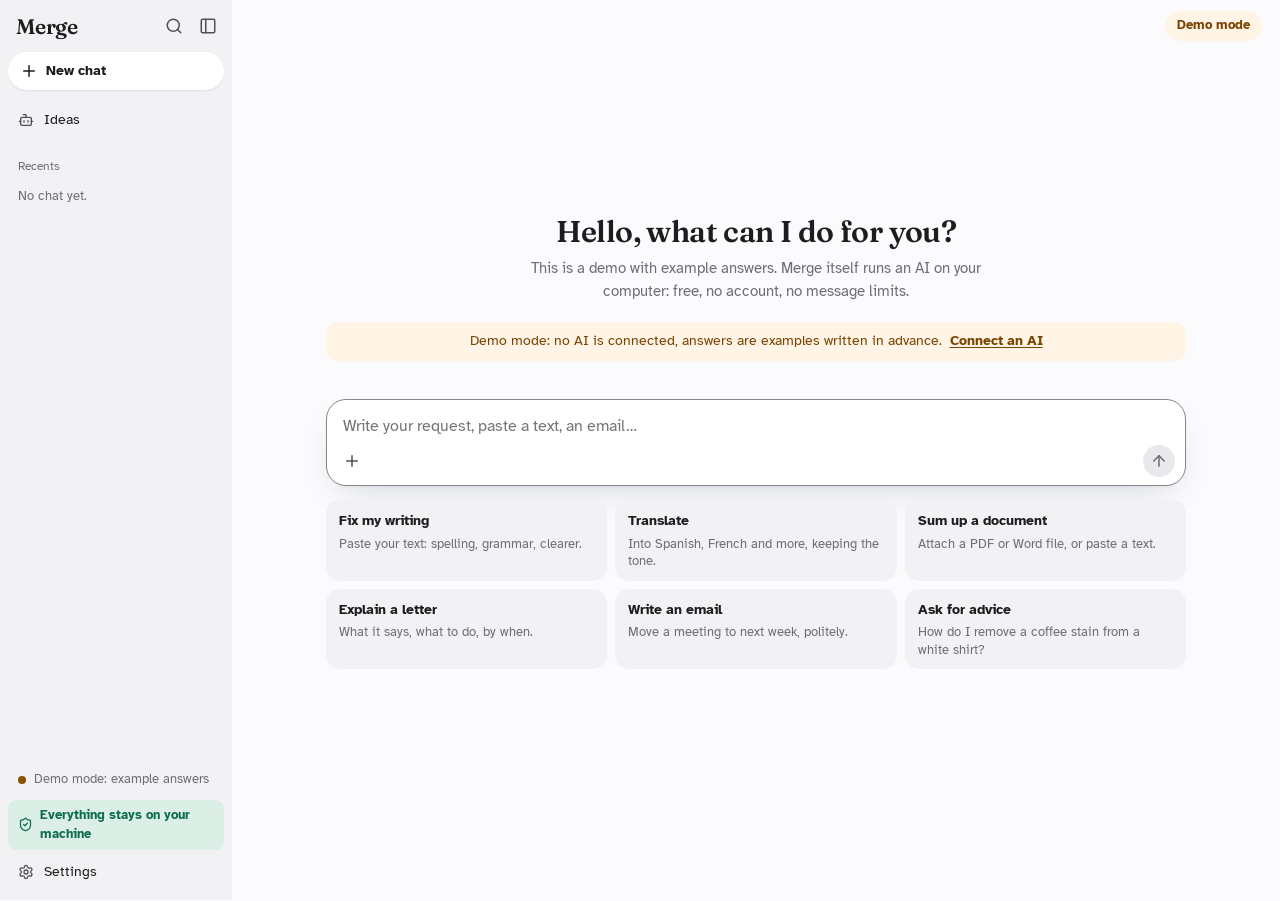
==== commit d0047f59: "Add files via upload" ====
--- a/Moteur/index.html
+++ b/Moteur/index.html
@@ -9,7 +9,7 @@
 <link rel="icon" type="image/png" sizes="180x180" href="marque/icone-m-180.png">
 <link rel="icon" href="marque/icone-m.svg" type="image/svg+xml">
 <link rel="shortcut icon" href="marque/icone-m.ico">
-<link rel="apple-touch-icon" href="marque/apple-touch-icon.png?v=202610221938">
+<link rel="apple-touch-icon" href="marque/apple-touch-icon.png?v=202610241619">
 <meta name="theme-color" content="#2C60F4">
 <link rel="stylesheet" href="style.css">
 </head>
@@ -34,13 +34,14 @@
     </div>
 
     <nav class="nav" aria-label="Sections">
-      <button class="nav-lien" data-vue="assistants"><svg><use href="#i-bot"/></svg><span>Assistants</span></button>
+      <button class="nav-lien" data-vue="assistants"><svg><use href="#i-bot"/></svg><span>Ideas</span></button>
     </nav>
 
     <div class="recentes-titre">Recents</div>
     <div class="historique" id="historique"></div>
 
     <div class="cote-bas">
+            <button type="button" class="etat-ia" id="etat-ia" data-ouvre-reglages="modele"><span class="point" id="point-ia" aria-hidden="true"></span><span id="texte-etat-ia" aria-live="polite">Looking for your AI…</span></button>
       <div class="badge-local" id="badge-local"><svg><use href="#i-shield-check"/></svg><span id="promesse">Everything stays on your machine</span></div>
       <button class="ligne-reglages" id="ouvrir-reglages"><svg><use href="#i-settings"/></svg><span>Settings</span></button>
     </div>
@@ -53,6 +54,7 @@
       <button class="icone deplier" id="deplier" title="Expand sidebar" aria-label="Expand sidebar"><svg><use href="#i-panel-left"/></svg></button>
       <div class="titre-conv" id="titre-conv"></div>
       <span class="haut-vide"></span>
+            <button type="button" class="etat-haut" id="etat-haut" hidden data-ouvre-reglages="modele">Looking for your AI…</button>
       <button class="pastille-demo" id="pastille-demo" hidden data-ouvre-reglages="modele">Demo mode</button>
     </header>
 
@@ -60,7 +62,7 @@
       <div class="fil" id="fil">
         <div class="accueil" id="accueil">
           <h1 id="accueil-titre">Hello, what can I do for you?</h1>
-          <p class="accueil-sous" id="accueil-sous">An open AI model running on your own machine. Free, unlimited, and nothing leaves your home unless you turn on Web.</p>
+          <p class="accueil-sous" id="accueil-sous">An AI on your computer. Free, private, no message limits.</p>
         </div>
         <div class="bandeau bandeau-demo" id="bandeau-demo" hidden>
           Demo mode: no AI is connected, answers are examples written in advance.
@@ -77,9 +79,9 @@
           <label class="visuellement-cache" for="texte">Your message</label>
           <textarea id="texte" rows="1" placeholder="Write your request, paste a text, an email…" autocomplete="off"></textarea>
           <div class="saisie-bas">
-            <button type="button" class="pastille-rond" id="bouton-plus" title="Attach a document (PDF, Word, text)" aria-label="Attach a document (PDF, Word, text)"><svg><use href="#i-plus"/></svg></button>
+            <button type="button" class="pastille-rond" id="bouton-plus" title="Attach a document, or search the web" aria-label="Attach a document, or search the web" aria-haspopup="menu"><svg><use href="#i-plus"/></svg></button>
             <button type="button" class="pastille bleue" id="pastille-modele" aria-haspopup="menu"><span class="point" id="point-etat" aria-hidden="true"></span><span id="nom-modele">Looking…</span><svg class="car"><use href="#i-chevron-down"/></svg></button>
-            <button type="button" class="pastille" id="pastille-agent" hidden title="Stop using this assistant"><svg><use href="#i-bot"/></svg><span id="nom-agent"></span><svg class="car"><use href="#i-x"/></svg></button>
+            <button type="button" class="pastille" id="pastille-agent" hidden title="Stop using this idea"><svg><use href="#i-bot"/></svg><span id="nom-agent"></span><svg class="car"><use href="#i-x"/></svg></button>
             <button type="button" class="pastille" id="pastille-reflexion" hidden aria-haspopup="menu"><svg><use href="#i-brain"/></svg><span id="nom-reflexion">Thinking: normal</span><svg class="car"><use href="#i-chevron-down"/></svg></button>
                         <button type="button" class="pastille" id="pastille-web" aria-pressed="false" aria-haspopup="menu" title="Search the web before answering"><svg><use href="#i-globe"/></svg><span id="nom-web">Web</span><svg class="car"><use href="#i-chevron-down"/></svg></button>
             <span class="saisie-vide"></span>
@@ -88,20 +90,22 @@
           </div>
           <input type="file" id="fichier" hidden multiple accept=".pdf,.docx,.txt,.md,.csv,.json,.html,.htm,.xml,.log,text/*,application/pdf">
         </form>
-        <div class="cartes" id="cartes">
-          <button class="carte" data-texte="Write an email to move a meeting to next week, politely."><span class="carte-titre"><svg><use href="#i-pencil"/></svg>Write an email</span><span class="carte-texte">Move a meeting to next week, politely.</span></button>
-          <button class="carte" data-texte="Summarize this text in three points: " data-incomplet="1"><span class="carte-titre"><svg><use href="#i-list-checks"/></svg>Summarize a text</span><span class="carte-texte">Paste a text or attach a file: the three main ideas.</span></button>
-          <button class="carte" data-texte="Explain inflation to me in simple words."><span class="carte-titre"><svg><use href="#i-lightbulb"/></svg>Explain simply</span><span class="carte-texte">What is inflation, in everyday words?</span></button>
-          <button class="carte" data-texte="What can I cook with eggs, tomatoes and rice?"><span class="carte-titre"><svg><use href="#i-sparkles"/></svg>Find an idea</span><span class="carte-texte">What to cook with eggs, tomatoes and rice?</span></button>
-        </div>
-        <p class="mention" id="mention">Merge works offline and doesn't know recent news. AI can make mistakes: check important information.</p>
+                <div class="cartes" id="cartes">
+          <button class="carte" data-agent="corriger" data-texte="Correct this text and make it clearer, keeping my words: " data-incomplet="1"><span class="carte-titre">Fix my writing</span><span class="carte-texte">Paste your text: spelling, grammar, clearer.</span></button>
+          <button class="carte" data-agent="traducteur" data-texte="Translate this text into Spanish, keeping the tone: " data-incomplet="1"><span class="carte-titre">Translate</span><span class="carte-texte">Into Spanish, French and more, keeping the tone.</span></button>
+          <button class="carte" data-agent="resumer" data-texte="Summarize this document in five key points: " data-incomplet="1"><span class="carte-titre">Sum up a document</span><span class="carte-texte">Attach a PDF or Word file, or paste a text.</span></button>
+          <button class="carte" data-agent="courrier" data-texte="Explain this letter in simple words: what it says, what I must do, and by when. " data-incomplet="1"><span class="carte-titre">Explain a letter</span><span class="carte-texte">What it says, what to do, by when.</span></button>
+          <button class="carte" data-agent="email" data-texte="Write an email to move a meeting to next week, politely."><span class="carte-titre">Write an email</span><span class="carte-texte">Move a meeting to next week, politely.</span></button>
+          <button class="carte" data-texte="How do I remove a coffee stain from a white shirt?"><span class="carte-titre">Ask for advice</span><span class="carte-texte">How do I remove a coffee stain from a white shirt?</span></button>
+        </div>
+        <p class="mention" id="mention">AI can make mistakes: check important information.</p>
       </div>
     </section>
 
         <section class="vue vue-page" id="vue-assistants" hidden>
       <div class="page">
         <div class="page-haut">
-          <div><h2>Assistants</h2><p class="page-sous">Not sure what to ask an AI? Each assistant is ready for one job, with an example to start from.</p></div>
+          <div><h2>Ideas</h2><p class="page-sous">Not sure what to ask? Pick an idea: each one is ready for one job, with an example to start from.</p></div>
         </div>
         <div class="grille" id="liste-assistants"></div>
       </div>
@@ -121,16 +125,16 @@
     <div class="reglages-deux">
       <nav class="reglages-nav" id="reglages-nav" role="tablist" aria-orientation="vertical" aria-label="Settings sections">
         <button type="button" role="tab" id="onglet-general" aria-controls="rubrique-general" data-rubrique="general"><svg><use href="#i-settings"/></svg><span>General</span></button>
-        <button type="button" role="tab" id="onglet-modele" aria-controls="rubrique-modele" data-rubrique="modele"><svg><use href="#i-cpu"/></svg><span>AI model</span></button>
-        <button type="button" role="tab" id="onglet-reponses" aria-controls="rubrique-reponses" data-rubrique="reponses"><svg><use href="#i-message-square"/></svg><span>Answers</span></button>
-        <button type="button" role="tab" id="onglet-donnees" aria-controls="rubrique-donnees" data-rubrique="donnees"><svg><use href="#i-lock"/></svg><span>Privacy &amp; data</span></button>
+        <button type="button" role="tab" id="onglet-modele" aria-controls="rubrique-modele" data-rubrique="modele"><svg><use href="#i-cpu"/></svg><span>Your AI</span></button>
+        <button type="button" role="tab" class="avance" id="onglet-reponses" aria-controls="rubrique-reponses" data-rubrique="reponses"><svg><use href="#i-message-square"/></svg><span>Answers</span></button>
+        <button type="button" role="tab" id="onglet-donnees" aria-controls="rubrique-donnees" data-rubrique="donnees"><svg><use href="#i-lock"/></svg><span>Privacy</span></button>
       </nav>
 
       <div class="reglages-contenu" id="reglages-contenu">
 
         <section class="rubrique" id="rubrique-general" role="tabpanel" aria-labelledby="onglet-general" tabindex="-1">
       <h3 class="rubrique-titre">General</h3>
-      <p class="aide rubrique-intro">Appearance, and instructions the AI follows in every chat.</p>
+      <p class="aide rubrique-intro">Appearance, text size, and instructions the AI follows in every chat.</p>
       <section class="groupe">
         <h4 id="lab-theme">Appearance</h4>
         <div class="segments" role="radiogroup" aria-labelledby="lab-theme" data-reglage="theme">
@@ -140,6 +144,14 @@
         </div>
       </section>
       <section class="groupe">
+        <h4 id="lab-taille">Text size</h4>
+        <div class="segments" role="radiogroup" aria-labelledby="lab-taille" data-reglage="taille">
+          <button type="button" role="radio" data-valeur="normale">Normal</button>
+          <button type="button" role="radio" data-valeur="grande">Large</button>
+          <button type="button" role="radio" data-valeur="tres-grande">Larger</button>
+        </div>
+      </section>
+      <section class="groupe">
         <h4>Standing instructions</h4>
         <div class="champ">
           <label for="consigne" class="visuellement-cache">Standing instructions</label>
@@ -148,6 +160,11 @@
         </div>
       </section>
       <section class="groupe">
+        <h4>Advanced settings</h4>
+        <label class="interrupteur"><input type="checkbox" id="mode-avance"><span>Show advanced settings (for people who already use AI programs)</span></label>
+        <p class="aide">Adds the technical details: which program runs the AI and exactly what Merge sends to it. Merge works the same either way.</p>
+      </section>
+      <section class="groupe">
         <h4>About Merge</h4>
         <p class="aide" id="version-merge"></p>
         <div class="boutons" id="zone-mises-a-jour" hidden><button type="button" class="bouton-second" id="mises-a-jour"><svg><use href="#i-repeat"/></svg>Check for updates</button></div>
@@ -155,11 +172,11 @@
     </section>
 
         <section class="rubrique" id="rubrique-modele" role="tabpanel" aria-labelledby="onglet-modele" tabindex="-1" hidden>
-      <h3 class="rubrique-titre">AI model</h3>
+      <h3 class="rubrique-titre">Your AI</h3>
       <p class="aide rubrique-intro">Merge doesn't run the AI itself: it connects to the program that runs it on this device.</p>
       <section class="groupe">
         <p class="etat" id="etat-moteur">Looking for an AI program on this machine…</p>
-        <div class="champ">
+                <div class="champ avance">
           <label for="choix-moteur">Program running the AI</label>
           <select id="choix-moteur">
             <option value="auto">Find automatically</option>
@@ -171,21 +188,22 @@
             <option value="demo">Demo mode (no AI)</option>
           </select>
         </div>
-        <div class="champ" id="champ-adresse" hidden>
+        <div class="champ avance" id="champ-adresse" hidden>
           <label for="adresse">Program address</label>
           <input id="adresse" type="text" inputmode="url" placeholder="http://localhost:8080" spellcheck="false">
           <p class="aide">The address of the program running the AI. If it is another computer, your messages are sent there.</p>
         </div>
         <button type="button" class="bouton-second" id="rechercher"><svg><use href="#i-repeat"/></svg>Look again</button>
+        <p class="aide simple-seul">Already use another AI program on <span class="cet-appareil">this computer</span>? Turn on “Show advanced settings” (General) to connect Merge to it.</p>
       </section>
       <section class="groupe" id="groupe-modele">
-        <h4>Model</h4>
-        <div class="champ">
-          <label for="choix-modele">Model used in new chats</label>
+        <h4>AI</h4>
+        <div class="champ">
+          <label for="choix-modele">AI used in new chats</label>
           <select id="choix-modele"></select>
           <p class="aide" id="modele-capacites"></p>
         </div>
-        <p class="aide">A smaller model answers faster; a bigger one usually answers better. Merge installs its own AI; with Ollama, LM Studio or Jan, models are downloaded in that program.</p>
+        <p class="aide">A smaller AI answers faster; a bigger one usually answers better.<span class="avance"> Merge installs its own AI; with Ollama, LM Studio or Jan, models are downloaded in that program.</span></p>
       </section>
       <section class="groupe" id="groupe-ia-installee" hidden>
         <h4 class="sous-titre">The AI installed on this device</h4>
@@ -197,7 +215,7 @@
 
         <section class="rubrique" id="rubrique-reponses" role="tabpanel" aria-labelledby="onglet-reponses" tabindex="-1" hidden>
       <h3 class="rubrique-titre">Answers</h3>
-      <p class="aide rubrique-intro">How the AI answers. Merge sends these settings with every message. Ollama, LM Studio and llama.cpp document them; Jan doesn't, so it may ignore some. Thinking settings only apply to models that think.</p>
+      <p class="aide rubrique-intro">How the AI answers. Merge sends these settings with every message.<span class="avance"> Ollama, LM Studio and llama.cpp document them; Jan doesn't, so it may ignore some.</span> Thinking settings only apply to AIs that think.</p>
       <section class="groupe">
         <span class="etiquette" id="lab-vitesse">Speed</span>
         <div class="segments" role="radiogroup" aria-labelledby="lab-vitesse" data-reglage="vitesse">
@@ -206,7 +224,7 @@
           <button type="button" role="radio" data-valeur="qualite">Best quality</button>
         </div>
         <p class="note-vitesse" id="note-vitesse"></p>
-        <p class="aide">Speed sets the three settings below at once (you can still change them one by one). The model itself makes the biggest difference: a smaller model answers much faster (see “AI model”).</p>
+        <p class="aide">Speed sets the three settings below at once (you can still change them one by one). The AI itself makes the biggest difference: a smaller AI answers much faster (see “Your AI”).</p>
       </section>
       <section class="groupe">
         <div class="champ">
@@ -248,16 +266,16 @@
           </div>
           <p class="aide">Precise for facts and figures, creative for stories and ideas.</p>
         </div>
-        <label class="interrupteur"><input type="checkbox" id="montrer-reflexion"><span>Show the thinking of models that think before answering</span></label>
-      </section>
-      <section class="groupe">
+        <label class="interrupteur"><input type="checkbox" id="montrer-reflexion"><span>Show the thinking of AIs that think before answering</span></label>
+      </section>
+      <section class="groupe avance">
         <h4>Settings Merge sends to the AI</h4>
         <div class="resume-envoi" id="resume-envoi"></div>
       </section>
     </section>
 
         <section class="rubrique" id="rubrique-donnees" role="tabpanel" aria-labelledby="onglet-donnees" tabindex="-1" hidden>
-      <h3 class="rubrique-titre">Privacy &amp; data</h3>
+      <h3 class="rubrique-titre">Privacy</h3>
       <section class="groupe">
         <h4>What leaves this device</h4>
         <p class="aide" id="journal-resume">Nothing recorded yet.</p>
@@ -266,7 +284,11 @@
       </section>
       <section class="groupe">
         <h4>Web search</h4>
-        <p class="aide">Your AI never goes on the internet by itself. When you turn on “Web”, Merge first turns your question into a few search words, sends only those words to the sources you choose in the “Web” menu: Wikipedia, the GDELT news database (recent headlines), PubMed and OpenAlex (scientific articles). It gives the results to your AI, with their links. Your chat and your files stay on this Mac. Each search is listed in the log above.</p>
+        <p class="aide">Your AI never goes on the internet by itself. When you turn on “Web”, Merge first turns your question into a few search words, sends only those words to the sources you choose below:<span id="sources-keenable" hidden> the Keenable search engine (the whole web),</span> Wikipedia, the GDELT news database (recent headlines), PubMed and OpenAlex (scientific articles). It gives the results to your AI, with their links. Your chat and your files stay on <span class="cet-appareil">this Mac</span>. Each search is listed in the log above.</p>
+        <div class="champ">
+          <label for="choix-sources">Sources Merge searches</label>
+          <select id="choix-sources"></select>
+        </div>
         <label class="interrupteur"><input type="checkbox" id="accord-internet"><span>I agree that search words are sent to these sources when “Web” is on</span></label>
       </section>
       <section class="groupe">
@@ -288,8 +310,8 @@
   <form method="dialog" class="fenetre-corps">
     <header class="fenetre-haut"><h2 id="titre-accord">Allow web search?</h2></header>
     <p>To answer with recent information, Merge searches the web for your AI, then gives it the results to read.</p>
-    <p><strong>Only a few search words leave this Mac</strong>: Merge first turns your question into search words, and sends them to <span id="accord-service">Wikipedia</span>. Your chat and your files stay here.</p>
-    <p class="aide">Like any website, these services see the search words and your internet address. You can turn “Web” off at any time, and withdraw this agreement in Settings › Privacy &amp; data.</p>
+    <p><strong>Only a few search words leave <span class="cet-appareil">this Mac</span></strong>: Merge first turns your question into search words, and sends them to <span id="accord-service">Wikipedia</span>. Your chat and your files stay here.</p>
+    <p class="aide">Like any website, these services see the search words and your internet address.<span id="accord-keenable" hidden> Keenable may use the searches it receives to train and improve its products, and this free service can stop at any time (its terms, keenable.ai).</span> You can turn “Web” off at any time, and withdraw this agreement in Settings › Privacy.</p>
     <div class="fenetre-pied"><span class="saisie-vide"></span><button class="bouton-second" value="non">No thanks</button><button class="bouton-plein" value="oui">Allow</button></div>
   </form>
 </dialog>
@@ -363,6 +385,7 @@
   <symbol id="i-cpu" viewBox="0 0 24 24"><rect width="16" height="16" x="4" y="4" rx="2"/><rect width="6" height="6" x="9" y="9" rx="1"/><path d="M15 2v2"/><path d="M15 20v2"/><path d="M2 15h2"/><path d="M2 9h2"/><path d="M20 15h2"/><path d="M20 9h2"/><path d="M9 2v2"/><path d="M9 20v2"/></symbol>
   <symbol id="i-clock" viewBox="0 0 24 24"><circle cx="12" cy="12" r="10" /> <path d="M12 6v6l4 2" /></symbol>
   <symbol id="i-star" viewBox="0 0 24 24"><path d="M11.525 2.295a.53.53 0 0 1 .95 0l2.31 4.679a2.123 2.123 0 0 0 1.595 1.16l5.166.756a.53.53 0 0 1 .294.904l-3.736 3.638a2.123 2.123 0 0 0-.611 1.878l.882 5.14a.53.53 0 0 1-.771.56l-4.618-2.428a2.122 2.122 0 0 0-1.973 0L6.396 21.01a.53.53 0 0 1-.77-.56l.881-5.139a2.122 2.122 0 0 0-.611-1.879L2.16 9.795a.53.53 0 0 1 .294-.906l5.165-.755a2.122 2.122 0 0 0 1.597-1.16z" /></symbol>
+  <symbol id="i-volume" viewBox="0 0 24 24"><path d="M11 4.702a.705.705 0 0 0-1.203-.498L6.413 7.587A1.4 1.4 0 0 1 5.416 8H3a1 1 0 0 0-1 1v6a1 1 0 0 0 1 1h2.416a1.4 1.4 0 0 1 .997.413l3.383 3.384A.705.705 0 0 0 11 19.298z" /> <path d="M16 9a5 5 0 0 1 0 6" /> <path d="M19.364 18.364a9 9 0 0 0 0-12.728" /></symbol>
   <symbol id="i-mic" viewBox="0 0 24 24"><path d="M12 19v3" /> <path d="M19 10v2a7 7 0 0 1-14 0v-2" /> <rect x="9" y="2" width="6" height="13" rx="3" /></symbol>
 </svg>
 
--- a/Moteur/style.css
+++ b/Moteur/style.css
@@ -104,6 +104,9 @@
 .conv-menu:hover { background: var(--tile); color: var(--ink); }
 @media (hover: none) { .conv-menu { opacity: 1; } }
 .cote-bas { display: flex; flex-direction: column; gap: 4px; padding-top: 8px; }
+.etat-ia { display: flex; align-items: center; gap: 8px; padding: 6px 10px; border: 0; border-radius: 9px; background: none; color: var(--muted); font: inherit; font-size: 12.5px; text-align: left; cursor: pointer; }
+.etat-ia:hover { background: var(--tile-2); color: var(--ink); }
+.etat-haut { font-size: 12.5px; color: var(--muted); padding: 4px 10px; border: 0; border-radius: 999px; background: var(--tile-2); cursor: pointer; font: inherit; font-size: 12.5px; }
 .badge-local { display: flex; align-items: center; gap: 7px; padding: 6px 10px; border-radius: 9px; background: var(--ok-soft); color: var(--ok); font-size: 12.5px; font-weight: 550; }
 .badge-local svg { width: 15px; height: 15px; }
 .badge-local.distant { background: var(--brand-soft); color: var(--brand-text); }
@@ -209,13 +212,17 @@
 .piece button { border: 0; background: none; padding: 2px; border-radius: 6px; color: var(--muted); display: grid; place-items: center; }
 .piece button:hover { color: var(--danger); }
 .piece svg { width: 14px; height: 14px; }
-.cartes { max-width: 860px; margin: 14px auto 0; display: grid; grid-template-columns: repeat(2, minmax(0, 1fr)); gap: 8px; }
+.cartes { max-width: 860px; margin: 14px auto 0; display: grid; grid-template-columns: repeat(3, minmax(0, 1fr)); gap: 8px; }
+@media (max-width: 860px) { .cartes { grid-template-columns: repeat(2, minmax(0, 1fr)); } }
 .app.discussion .cartes { display: none; }
 .carte { text-align: left; border: 0; background: var(--tile); border-radius: 14px; padding: 10px 13px; display: flex; flex-direction: column; gap: 4px; }
 .carte:hover { background: var(--tile-2); }
 .carte-titre { display: inline-flex; align-items: center; gap: 7px; font-weight: 600; font-size: 14px; color: var(--ink); }
 .carte-titre svg { width: 15px; height: 15px; }
 .carte-texte { font-size: 12.5px; color: var(--muted); line-height: 1.4; }
+.fil, .saisie-zone { zoom: var(--zoom-texte, 1); }
+.titre-groupe-idees { grid-column: 1 / -1; margin: 18px 0 2px; font-size: 13px; font-weight: 650; color: var(--muted); text-transform: uppercase; letter-spacing: .04em; }
+.titre-groupe-idees:first-child { margin-top: 0; }
 .mention { max-width: 860px; margin: 10px auto 0; text-align: center; font-size: 12px; color: var(--muted); }
 .app:not(.discussion) .mention { display: none; }
 
@@ -245,7 +252,7 @@
 .fiche { display: flex; flex-direction: column; gap: 6px; padding: 14px; border-radius: 16px; background: var(--surface); border: 1px solid var(--line); }
 .fiche-haut { display: flex; align-items: center; gap: 10px; }
 .fiche-icone { display: grid; place-items: center; width: 34px; height: 34px; border-radius: 10px; background: var(--brand-soft); color: var(--brand-text); }
-.fiche h3 { margin: 0; font-size: 15.5px; }
+.fiche h3, .fiche h4 { margin: 0; font-size: 15.5px; }
 .fiche p { margin: 0; color: var(--muted); font-size: 13.5px; flex: 1; }
 .fiche p.exemple-agent { flex: 0 0 auto; font-style: italic; font-size: 13px; }   .fiche .boutons { margin-top: 6px; }
 .liste { display: flex; flex-direction: column; gap: 6px; }
@@ -309,6 +316,8 @@
 .segments { display: flex; flex-wrap: wrap; gap: 4px; padding: 4px; border-radius: 12px; background: var(--tile); }
 .segments button { flex: 1 1 auto; border: 0; background: none; padding: 7px 10px; border-radius: 9px; font-size: 13.5px; color: var(--ink-2); }
 .segments button[aria-checked="true"] { background: var(--surface); color: var(--ink); font-weight: 600; box-shadow: 0 1px 2px rgba(15, 27, 61, .12); }
+#reglages:not(.avec-avance) .avance { display: none !important; }
+#reglages.avec-avance .simple-seul { display: none !important; }
 .interrupteur { display: flex; align-items: flex-start; gap: 10px; font-size: 14px; }
 .interrupteur input { margin-top: 3px; accent-color: var(--brand); width: 16px; height: 16px; flex: none; }
 .liste-pieces { display: flex; flex-wrap: wrap; gap: 6px; }
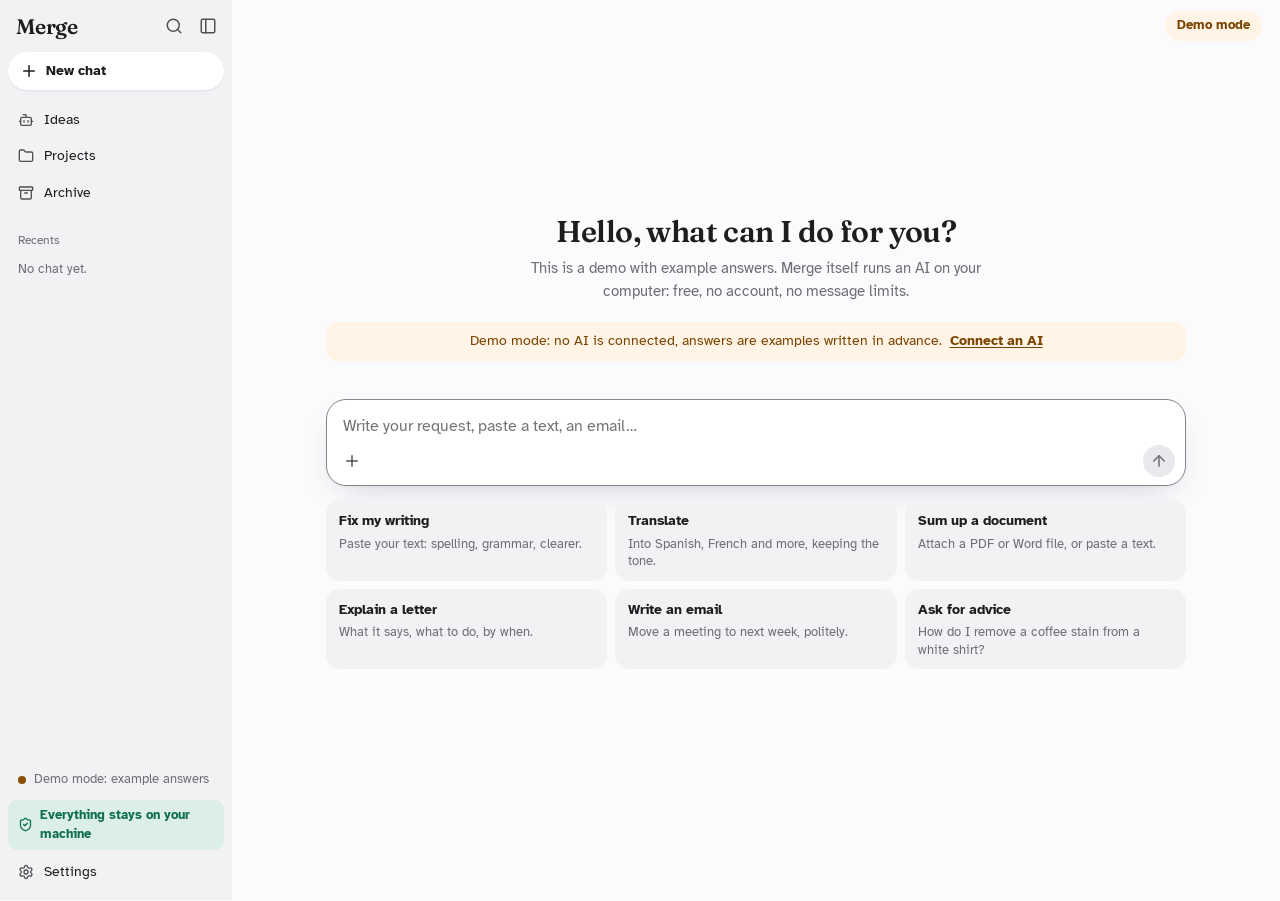
==== commit 735e7564: "Add files via upload" ====
--- a/Moteur/index.html
+++ b/Moteur/index.html
@@ -9,7 +9,7 @@
 <link rel="icon" type="image/png" sizes="180x180" href="marque/icone-m-180.png">
 <link rel="icon" href="marque/icone-m.svg" type="image/svg+xml">
 <link rel="shortcut icon" href="marque/icone-m.ico">
-<link rel="apple-touch-icon" href="marque/apple-touch-icon.png?v=202610241619">
+<link rel="apple-touch-icon" href="marque/apple-touch-icon.png?v=202610250330">
 <meta name="theme-color" content="#2C60F4">
 <link rel="stylesheet" href="style.css">
 </head>
@@ -35,6 +35,8 @@
 
     <nav class="nav" aria-label="Sections">
       <button class="nav-lien" data-vue="assistants"><svg><use href="#i-bot"/></svg><span>Ideas</span></button>
+            <button class="nav-lien" data-vue="projets"><svg><use href="#i-folder"/></svg><span>Projects</span></button>
+            <button class="nav-lien" data-vue="archives"><svg><use href="#i-archive"/></svg><span>Archive</span></button>
     </nav>
 
     <div class="recentes-titre">Recents</div>
@@ -79,16 +81,20 @@
           <label class="visuellement-cache" for="texte">Your message</label>
           <textarea id="texte" rows="1" placeholder="Write your request, paste a text, an email…" autocomplete="off"></textarea>
           <div class="saisie-bas">
-            <button type="button" class="pastille-rond" id="bouton-plus" title="Attach a document, or search the web" aria-label="Attach a document, or search the web" aria-haspopup="menu"><svg><use href="#i-plus"/></svg></button>
+            <button type="button" class="pastille-rond" id="bouton-plus" title="Attach a document (PDF, Word, text)" aria-label="Attach a document (PDF, Word, text)"><svg><use href="#i-plus"/></svg></button>
             <button type="button" class="pastille bleue" id="pastille-modele" aria-haspopup="menu"><span class="point" id="point-etat" aria-hidden="true"></span><span id="nom-modele">Looking…</span><svg class="car"><use href="#i-chevron-down"/></svg></button>
+            <button type="button" class="pastille" id="pastille-projet" hidden><svg><use href="#i-folder"/></svg><span id="nom-projet"></span></button>
             <button type="button" class="pastille" id="pastille-agent" hidden title="Stop using this idea"><svg><use href="#i-bot"/></svg><span id="nom-agent"></span><svg class="car"><use href="#i-x"/></svg></button>
             <button type="button" class="pastille" id="pastille-reflexion" hidden aria-haspopup="menu"><svg><use href="#i-brain"/></svg><span id="nom-reflexion">Thinking: normal</span><svg class="car"><use href="#i-chevron-down"/></svg></button>
                         <button type="button" class="pastille" id="pastille-web" aria-pressed="false" aria-haspopup="menu" title="Search the web before answering"><svg><use href="#i-globe"/></svg><span id="nom-web">Web</span><svg class="car"><use href="#i-chevron-down"/></svg></button>
             <span class="saisie-vide"></span>
+                        <button type="button" class="pastille-rond micro" id="bouton-micro" hidden aria-pressed="false" title="Dictate" aria-label="Dictate"><svg><use href="#i-mic"/></svg></button>
+                        <button type="button" class="pastille-rond parler" id="bouton-parler" hidden title="Talk with the AI" aria-label="Talk with the AI"><svg><use href="#i-audio-lines"/></svg></button>
+                        <button type="button" class="envoyer-web" id="envoyer-web" hidden aria-label="Send with a web search" title="Send with a web search"><svg><use href="#i-globe"/></svg></button>
             <button type="submit" class="envoyer" id="envoyer" aria-label="Send" disabled><svg><use href="#i-arrow-up"/></svg></button>
             <button type="button" class="envoyer arreter" id="arreter" aria-label="Stop the answer" hidden><svg><use href="#i-stop"/></svg></button>
           </div>
-          <input type="file" id="fichier" hidden multiple accept=".pdf,.docx,.txt,.md,.csv,.json,.html,.htm,.xml,.log,text/*,application/pdf">
+          <input type="file" id="fichier" hidden multiple accept=".pdf,.docx,.txt,.md,.csv,.json,.html,.htm,.xml,.log,text/*,application/pdf,image/*,.heic">
         </form>
                 <div class="cartes" id="cartes">
           <button class="carte" data-agent="corriger" data-texte="Correct this text and make it clearer, keeping my words: " data-incomplet="1"><span class="carte-titre">Fix my writing</span><span class="carte-texte">Paste your text: spelling, grammar, clearer.</span></button>
@@ -102,6 +108,42 @@
       </div>
     </section>
 
+        <section class="vue vue-page" id="vue-projets" hidden>
+      <div class="page">
+        <div class="page-haut">
+          <div><h2>Projects</h2><p class="page-sous">A project groups chats with shared instructions and files, for example “House renovation” or “Job search”. The AI reads them in every chat of the project.</p></div>
+          <button class="bouton-plein" id="nouveau-projet"><svg><use href="#i-plus"/></svg>New project</button>
+        </div>
+        <div class="grille" id="liste-projets"></div>
+      </div>
+    </section>
+    <section class="vue vue-page" id="vue-projet" hidden>
+      <div class="page">
+        <div class="page-haut">
+          <div><p class="fil-ariane"><button class="lien-discret" data-vue="projets">Projects</button> /</p><h2 id="projet-titre" tabindex="-1"></h2><p class="page-sous" id="projet-sous"></p></div>
+          <div class="boutons">
+            <button class="bouton-second" id="archiver-projet"><svg><use href="#i-archive"/></svg><span>Archive</span></button>
+            <button class="bouton-second" id="modifier-projet"><svg><use href="#i-pencil"/></svg>Edit</button>
+            <button class="bouton-plein" id="conv-projet"><svg><use href="#i-plus"/></svg>New chat in this project</button>
+          </div>
+        </div>
+        <p class="note-archive" id="projet-archive-note" hidden><svg><use href="#i-archive"/></svg>This project is archived: it is kept, out of your lists. Click Restore to bring it back.</p>
+        <p class="projet-consigne-vue" id="projet-consigne-vue" hidden></p>
+        <div class="projet-colonnes">
+          <div><h3 class="petit-titre">Chats</h3><div class="liste" id="projet-convs"></div></div>
+          <div><h3 class="petit-titre">Files</h3><div class="liste" id="projet-fichiers"></div></div>
+        </div>
+      </div>
+    </section>
+
+    <section class="vue vue-page" id="vue-archives" hidden>
+      <div class="page">
+        <div class="page-haut"><div><h2 id="titre-archives" tabindex="-1">Archive</h2><p class="page-sous">Archived projects and chats are kept here, out of your lists: nothing is deleted. Writing in an archived chat brings it back; a chat of an archived project comes back when you restore the project.</p></div></div>
+        <h3 class="petit-titre">Projects</h3><div class="liste" id="archives-projets"></div>
+        <h3 class="petit-titre titre-espace">Chats</h3><div class="liste" id="archives-convs"></div>
+      </div>
+    </section>
+
         <section class="vue vue-page" id="vue-assistants" hidden>
       <div class="page">
         <div class="page-haut">
@@ -115,6 +157,32 @@
 
 <div class="menu" id="menu" role="menu" hidden></div>
 <div class="visuellement-cache" id="annonce" role="status" aria-live="polite"></div>
+
+<dialog class="fenetre" id="fenetre-projet" aria-labelledby="titre-projet-f">
+  <form class="fenetre-corps" id="form-projet" novalidate>
+    <header class="fenetre-haut"><h2 id="titre-projet-f">Project</h2><button type="button" class="icone" data-fermer aria-label="Close"><svg><use href="#i-x"/></svg></button></header>
+    <div class="groupe">
+      <div class="champ"><label for="projet-nom">Name</label><input id="projet-nom" maxlength="60" placeholder="For example: House renovation"></div>
+      <div class="champ"><label for="projet-description">What it is about (one sentence)</label><input id="projet-description" maxlength="140" placeholder="Quotes, plans and planning for the kitchen."></div>
+      <div class="champ"><label for="projet-consigne">Instructions for every chat in this project</label><textarea id="projet-consigne" rows="4" placeholder="The house is from 1965, the budget is 15,000…"></textarea></div>
+      <div class="champ"><span class="etiquette">Project files</span><div class="liste-pieces" id="projet-pieces"></div><p class="alerte-champ" id="projet-alerte" role="alert" hidden></p><button type="button" class="bouton-second" id="projet-ajouter-fichier"><svg><use href="#i-paperclip"/></svg>Add a document</button><input type="file" id="projet-fichier" hidden multiple accept=".pdf,.docx,.txt,.md,.csv,.json,.html,.htm,.xml,.log,text/*,application/pdf"><p class="aide">PDF, Word or text files. Their text is read on this computer, and the AI reads it in every chat of the project. Keep them short: a small AI can only read a few pages at a time.</p></div>
+    </div>
+    <div class="fenetre-pied">
+      <button type="button" class="bouton-danger" id="projet-supprimer" hidden><svg><use href="#i-trash-2"/></svg>Delete</button>
+      <span class="saisie-vide"></span>
+      <button type="button" class="bouton-second" data-fermer>Cancel</button>
+      <button type="submit" class="bouton-plein">Save</button>
+    </div>
+  </form>
+</dialog>
+
+<dialog class="vocal" id="vocal" aria-label="Talking with the AI" data-etape="pause">
+    <button type="button" class="vocal-bulle" id="vocal-bulle" aria-label="Start talking"><canvas id="vocal-points" width="240" height="240" aria-hidden="true"></canvas></button>
+  <p class="vocal-etat" id="vocal-etat"></p>
+  <p class="vocal-texte" id="vocal-texte"></p>
+  <button type="button" class="bouton-second vocal-fin" id="vocal-fin"><svg><use href="#i-x"/></svg>End</button>
+  <p class="vocal-note" id="vocal-note"></p>
+</dialog>
 
 <dialog class="fenetre" id="reglages" aria-labelledby="titre-reglages">
   <form method="dialog" class="fenetre-corps" novalidate>
@@ -151,6 +219,17 @@
           <button type="button" role="radio" data-valeur="tres-grande">Larger</button>
         </div>
       </section>
+            <section class="groupe" id="groupe-voix" hidden>
+        <h4 id="lab-voix">Voice</h4>
+        <select id="choix-voix" aria-labelledby="lab-voix"></select>
+        <div class="segments" role="radiogroup" aria-label="Voice speed" data-reglage="vitesseVoix">
+          <button type="button" role="radio" data-valeur="lente">Slower</button>
+          <button type="button" role="radio" data-valeur="normale">Normal</button>
+          <button type="button" role="radio" data-valeur="rapide">Faster</button>
+        </div>
+        <div class="boutons"><button type="button" class="bouton-second" id="essai-voix"><svg><use href="#i-volume"/></svg>Try this voice</button></div>
+        <p class="aide" id="aide-voix"></p>
+      </section>
       <section class="groupe">
         <h4>Standing instructions</h4>
         <div class="champ">
@@ -208,6 +287,7 @@
       <section class="groupe" id="groupe-ia-installee" hidden>
         <h4 class="sous-titre">The AI installed on this device</h4>
         <p class="etat" id="ia-installee-texte" aria-live="polite"></p>
+        <div id="ia-autres" class="ia-autres" hidden></div>
         <div class="boutons"><button type="button" class="bouton-danger" id="ia-supprimer">Delete this AI</button><button type="button" class="bouton-second" id="ia-installer">Install another AI</button></div>
         <p class="aide">Deleting frees the space it takes. Your chats are kept.</p>
       </section>
@@ -284,8 +364,8 @@
       </section>
       <section class="groupe">
         <h4>Web search</h4>
-        <p class="aide">Your AI never goes on the internet by itself. When you turn on “Web”, Merge first turns your question into a few search words, sends only those words to the sources you choose below:<span id="sources-keenable" hidden> the Keenable search engine (the whole web),</span> Wikipedia, the GDELT news database (recent headlines), PubMed and OpenAlex (scientific articles). It gives the results to your AI, with their links. Your chat and your files stay on <span class="cet-appareil">this Mac</span>. Each search is listed in the log above.</p>
-        <div class="champ">
+        <p class="aide">Your AI never goes on the internet by itself. When you turn on “Web”, Merge first turns your question into a few search words, sends only those words to<span id="sources-keenable" hidden> the Keenable search engine (the whole web), and to Wikipedia if Keenable doesn't answer.</span><span id="sources-officielles"> the sources you choose below: Wikipedia, the GDELT news database (recent headlines), PubMed and OpenAlex (scientific articles).</span> It gives the results to your AI, with their links. Your chat and your files stay on <span class="cet-appareil">this Mac</span>. Each search is listed in the log above.</p>
+        <div class="champ" id="champ-sources">
           <label for="choix-sources">Sources Merge searches</label>
           <select id="choix-sources"></select>
         </div>
@@ -386,6 +466,10 @@
   <symbol id="i-clock" viewBox="0 0 24 24"><circle cx="12" cy="12" r="10" /> <path d="M12 6v6l4 2" /></symbol>
   <symbol id="i-star" viewBox="0 0 24 24"><path d="M11.525 2.295a.53.53 0 0 1 .95 0l2.31 4.679a2.123 2.123 0 0 0 1.595 1.16l5.166.756a.53.53 0 0 1 .294.904l-3.736 3.638a2.123 2.123 0 0 0-.611 1.878l.882 5.14a.53.53 0 0 1-.771.56l-4.618-2.428a2.122 2.122 0 0 0-1.973 0L6.396 21.01a.53.53 0 0 1-.77-.56l.881-5.139a2.122 2.122 0 0 0-.611-1.879L2.16 9.795a.53.53 0 0 1 .294-.906l5.165-.755a2.122 2.122 0 0 0 1.597-1.16z" /></symbol>
   <symbol id="i-volume" viewBox="0 0 24 24"><path d="M11 4.702a.705.705 0 0 0-1.203-.498L6.413 7.587A1.4 1.4 0 0 1 5.416 8H3a1 1 0 0 0-1 1v6a1 1 0 0 0 1 1h2.416a1.4 1.4 0 0 1 .997.413l3.383 3.384A.705.705 0 0 0 11 19.298z" /> <path d="M16 9a5 5 0 0 1 0 6" /> <path d="M19.364 18.364a9 9 0 0 0 0-12.728" /></symbol>
+  <symbol id="i-archive" viewBox="0 0 24 24"><rect width="20" height="5" x="2" y="3" rx="1" /> <path d="M4 8v11a2 2 0 0 0 2 2h12a2 2 0 0 0 2-2V8" /> <path d="M10 12h4" /></symbol>
+  <symbol id="i-archive-restore" viewBox="0 0 24 24"><rect width="20" height="5" x="2" y="3" rx="1" /> <path d="M4 8v11a2 2 0 0 0 2 2h2" /> <path d="M20 8v11a2 2 0 0 1-2 2h-2" /> <path d="m9 15 3-3 3 3" /> <path d="M12 12v9" /></symbol>
+  <symbol id="i-folder" viewBox="0 0 24 24"><path d="M20 20a2 2 0 0 0 2-2V8a2 2 0 0 0-2-2h-7.9a2 2 0 0 1-1.69-.9L9.6 3.9A2 2 0 0 0 7.93 3H4a2 2 0 0 0-2 2v13a2 2 0 0 0 2 2Z" /></symbol>
+  <symbol id="i-audio-lines" viewBox="0 0 24 24"><path d="M2 10v3"/><path d="M6 6v11"/><path d="M10 3v18"/><path d="M14 8v7"/><path d="M18 5v13"/><path d="M22 10v3"/></symbol>
   <symbol id="i-mic" viewBox="0 0 24 24"><path d="M12 19v3" /> <path d="M19 10v2a7 7 0 0 1-14 0v-2" /> <rect x="9" y="2" width="6" height="13" rx="3" /></symbol>
 </svg>
 
--- a/Moteur/style.css
+++ b/Moteur/style.css
@@ -165,7 +165,11 @@
 .reflexion summary::before { content: "▸ "; }
 .reflexion[open] summary::before { content: "▾ "; }
 .reflexion div { white-space: pre-wrap; margin-top: 6px; }
-.sources { margin: 10px 0 0; display: flex; flex-wrap: wrap; gap: 6px; }
+.ouvrir-sources { margin: 10px 0 0; padding: 3px 10px; border: 1px solid var(--line); border-radius: 999px; background: none; color: var(--brand-text); font: inherit; font-size: 12.5px; font-weight: 600; cursor: pointer; }
+.ouvrir-sources:hover { background: var(--tile); }
+.sources { margin: 8px 0 0; display: flex; flex-wrap: wrap; gap: 6px; }
+.sources[hidden] { display: none; }
+.action.chercher-web { color: var(--brand-text); font-weight: 600; }
 .source { display: inline-flex; align-items: center; gap: 6px; max-width: 280px; padding: 4px 10px; border-radius: 999px; background: var(--tile); color: var(--ink-2); font-size: 12.5px; text-decoration: none; }
 .source span { white-space: nowrap; overflow: hidden; text-overflow: ellipsis; }
 .source b { color: var(--brand-text); font-weight: 650; }
@@ -202,6 +206,9 @@
 .point.ok { background: var(--ok); }
 .point.demo { background: var(--warn); }
 .envoyer { display: grid; place-items: center; width: 32px; height: 32px; border: 0; border-radius: 50%; background: var(--brand); color: var(--on-brand); }
+.envoyer-web { display: grid; place-items: center; width: 32px; height: 32px; border: 1px solid var(--line); border-radius: 50%; background: var(--surface); color: var(--brand-text, var(--brand)); cursor: pointer; }
+.envoyer-web:hover { background: var(--brand-soft); border-color: var(--brand); }
+.envoyer-web svg { width: 17px; height: 17px; }
 .envoyer:disabled { background: var(--tile-2); color: var(--muted); cursor: default; }
 .envoyer:not(:disabled):hover { background: var(--brand-hover); }
 .arreter { background: var(--ink); color: var(--page); }
@@ -549,3 +556,45 @@
 .rang-texte span { color: var(--muted); font-size: 13px; }
 .rang .boutons { margin: 0; gap: 6px; }
 .rang .bouton-second { padding: 6px 12px; font-size: 13px; }
+
+.pieces-msg .piece-image { padding: 4px; max-width: 200px; }
+.pieces-msg .piece-image img { width: auto; height: auto; max-width: 180px; max-height: 160px; border-radius: 8px; }
+.pieces-msg .piece-image span { display: none; }
+
+.ia-autres { margin: 6px 0 10px; display: grid; gap: 6px; }
+.ia-autres .aide { margin: 0 0 2px; }
+.ia-autre { display: flex; align-items: center; gap: 8px; flex-wrap: wrap; padding: 8px 10px; border: 1px solid var(--line); border-radius: 10px; font-size: 14px; }
+.ia-autre span { flex: 1; min-width: 140px; }
+.ia-autre .bouton-second { padding: 5px 12px; font-size: 13px; }
+.bouton-lien { border: 0; background: none; color: var(--danger); font-size: 13px; padding: 5px 6px; cursor: pointer; }
+.bouton-lien:hover { text-decoration: underline; }
+
+.pastille-rond.micro.ecoute { background: var(--danger); color: #fff; border-color: var(--danger); animation: ecoute 1.4s ease-in-out infinite; }
+@keyframes ecoute { 50% { box-shadow: 0 0 0 6px color-mix(in srgb, var(--danger) 25%, transparent); } }
+@media (prefers-reduced-motion: reduce) { .pastille-rond.micro.ecoute { animation: none; } }
+
+.vocal { position: fixed; inset: 0; z-index: 40; width: 100%; height: 100%; max-width: none; max-height: none; margin: 0; border: 0; color: inherit; display: flex; flex-direction: column; align-items: center; justify-content: center; gap: 14px;
+  padding: 24px 16px; background: color-mix(in srgb, var(--page) 94%, transparent); backdrop-filter: blur(8px); text-align: center; }
+.vocal:not([open]) { display: none; }
+.vocal::backdrop { background: transparent; }
+.vocal-bulle { width: 240px; height: 240px; border-radius: 50%; border: 0; cursor: pointer; padding: 0; background: none; }
+.vocal-bulle canvas { width: 240px; height: 240px; display: block; }
+.vocal-bulle:focus-visible { outline: 3px solid var(--brand); outline-offset: 4px; }
+.vocal-etat { font-size: 17px; font-weight: 600; margin: 8px 0 0; color: var(--ink); }
+.vocal-texte { max-width: 560px; max-height: 30vh; overflow: auto; margin: 0; color: var(--ink-2); font-size: 16px; line-height: 1.5; }
+.vocal-fin { display: inline-flex; align-items: center; gap: 6px; padding: 8px 18px; border-radius: 999px; }
+.vocal-fin svg { width: 16px; height: 16px; }
+.vocal-note { max-width: 460px; font-size: 12.5px; color: var(--muted); margin: 6px 0 0; }
+#groupe-voix select { width: 100%; margin: 4px 0 10px; }
+.vocal[data-etape="ecoute"] .vocal-etat::before { content: ""; display: inline-block; width: 10px; height: 10px; border-radius: 50%; background: var(--danger); margin-right: 8px; vertical-align: 1px; animation: enreg 1s ease-in-out infinite; }
+@keyframes enreg { 50% { opacity: .35; } }
+@media (prefers-reduced-motion: reduce) { .vocal[data-etape="ecoute"] .vocal-etat::before { animation: none; } }
+
+.projet-consigne-vue { margin: -6px 0 16px; padding: 10px 14px; border-radius: 12px; background: var(--tile); color: var(--ink-2); font-size: 14px; white-space: pre-wrap; }
+.alerte-champ { margin: 6px 0; padding: 8px 12px; border-radius: 10px; background: color-mix(in srgb, var(--danger) 12%, transparent); color: var(--ink); font-size: 13.5px; }
+#projet-titre:focus { outline: none; }
+.note-archive { display: flex; gap: 8px; align-items: center; margin: -6px 0 14px; padding: 10px 14px; border-radius: 12px; background: var(--tile); color: var(--ink-2); font-size: 14px; }
+.note-archive svg { width: 16px; height: 16px; flex: none; }
+.titre-espace { margin-top: 22px; }
+.ligne .bouton-second svg { width: 15px; height: 15px; }
+#titre-archives:focus { outline: none; }
